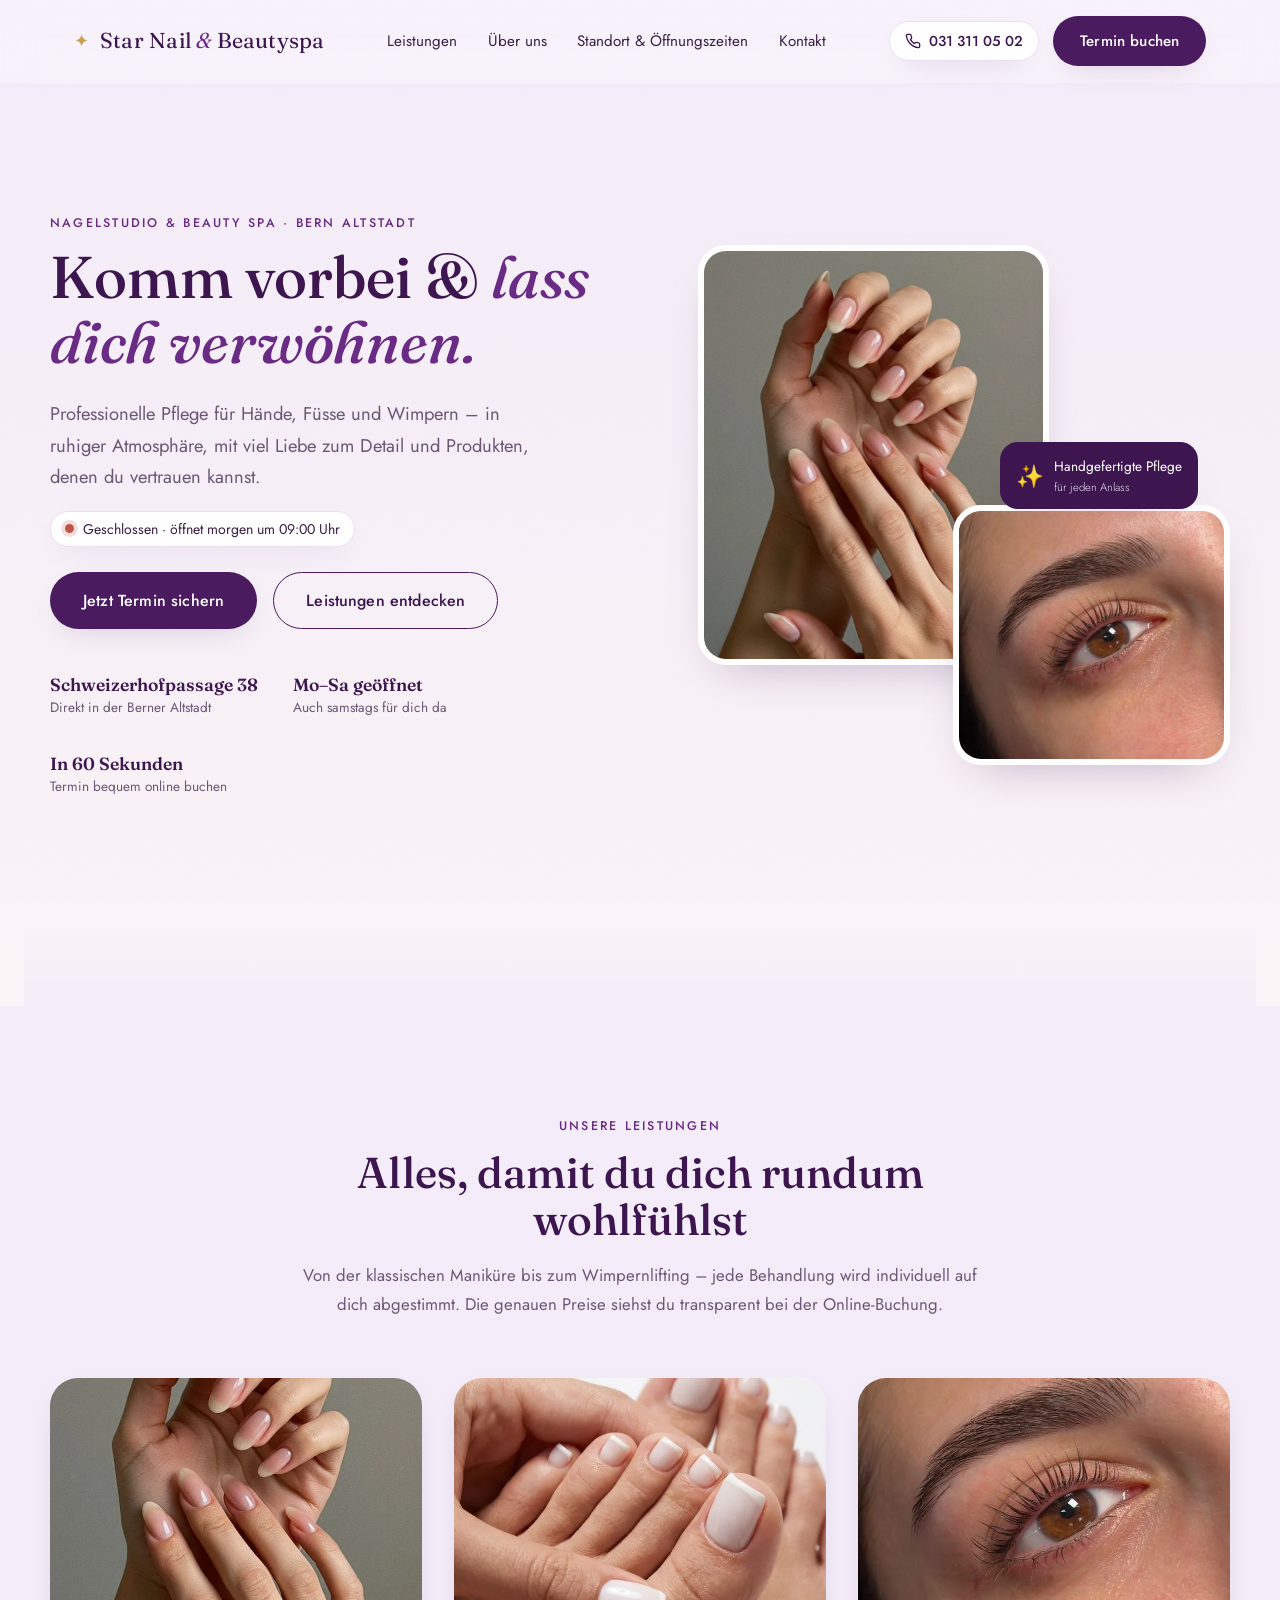
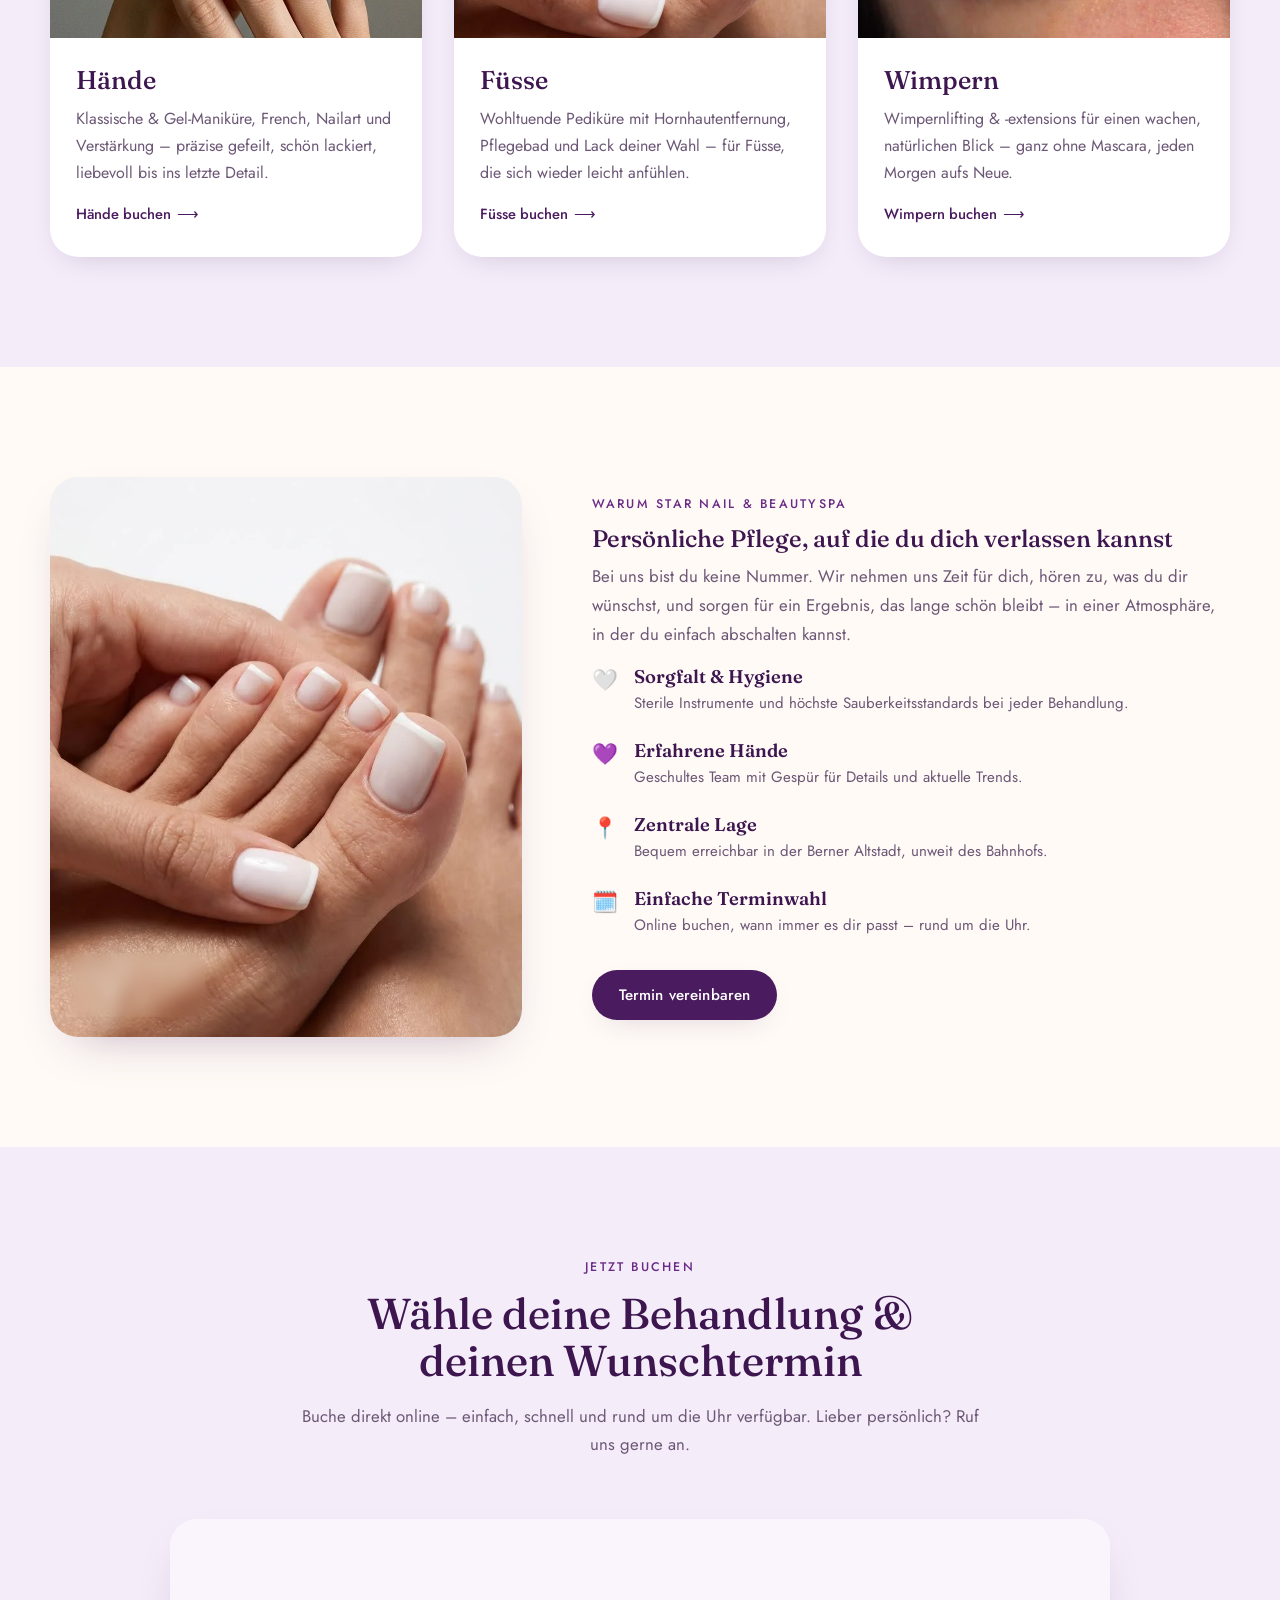
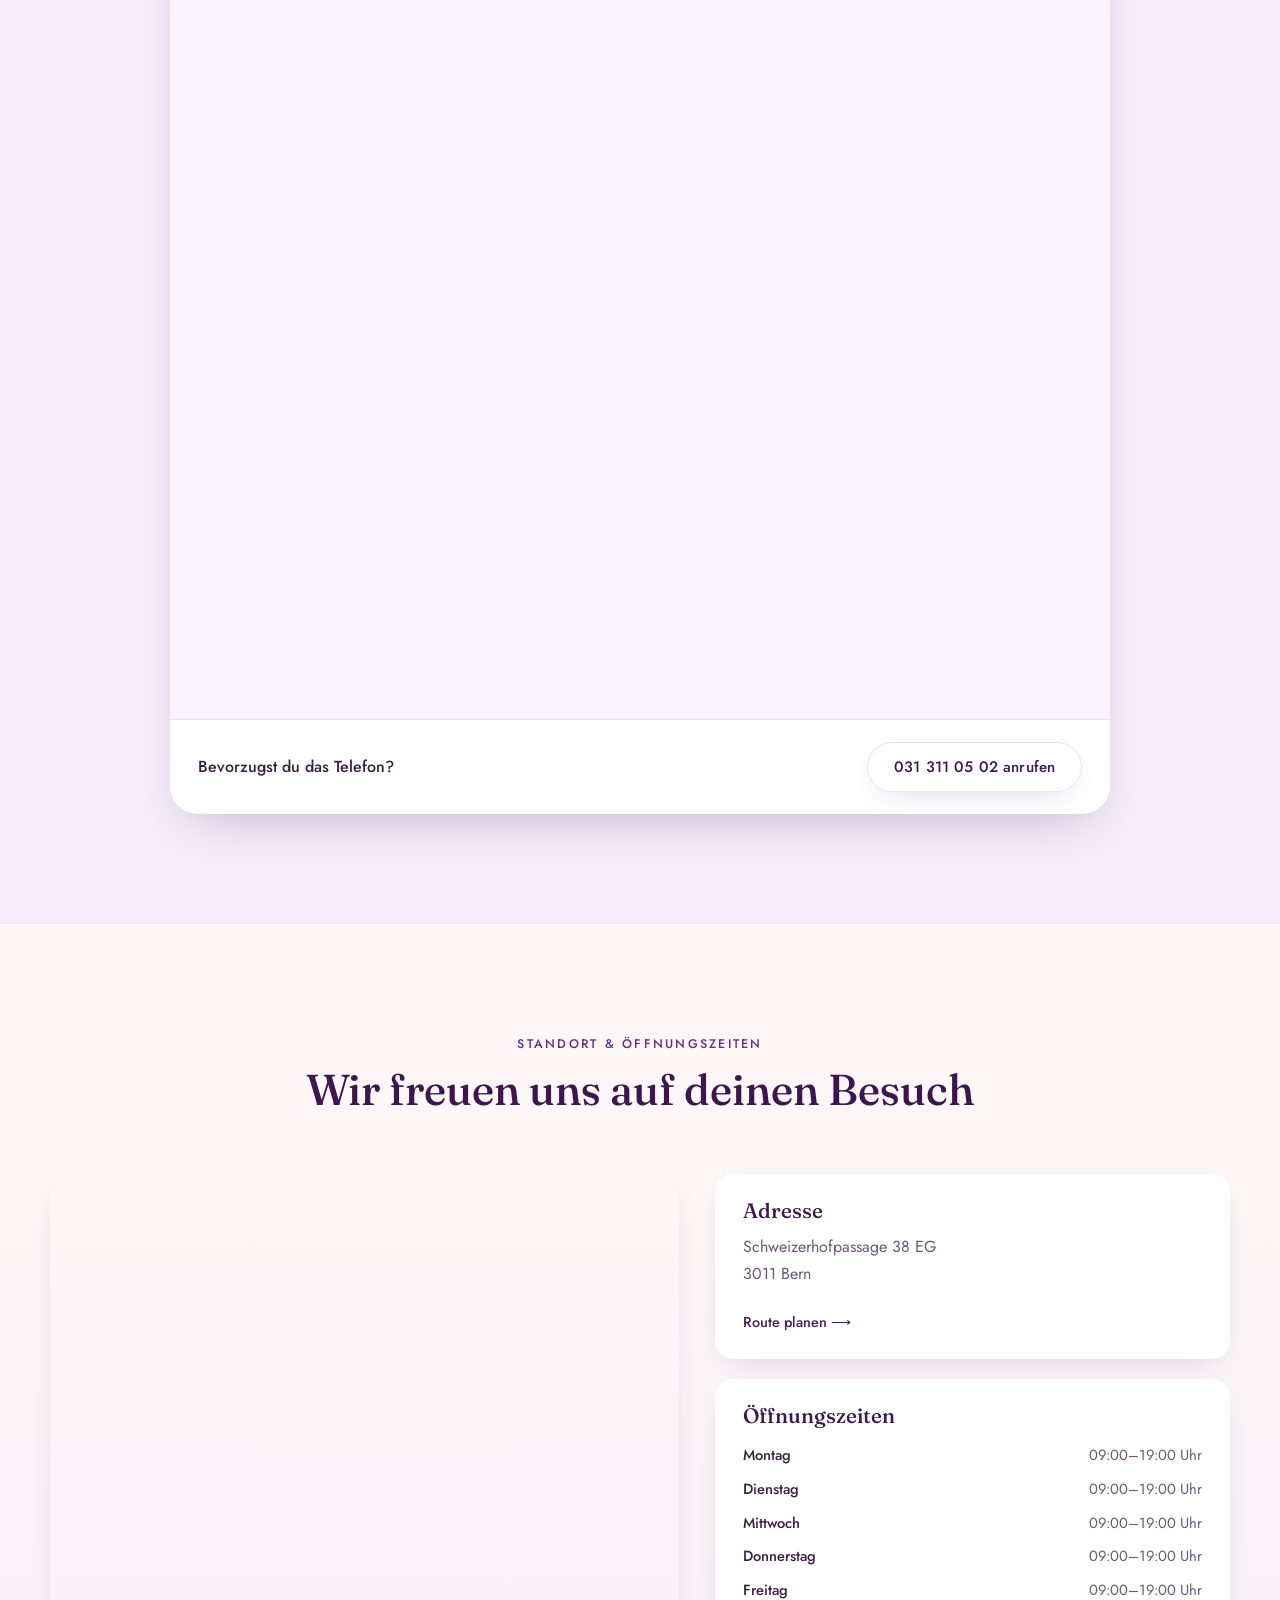
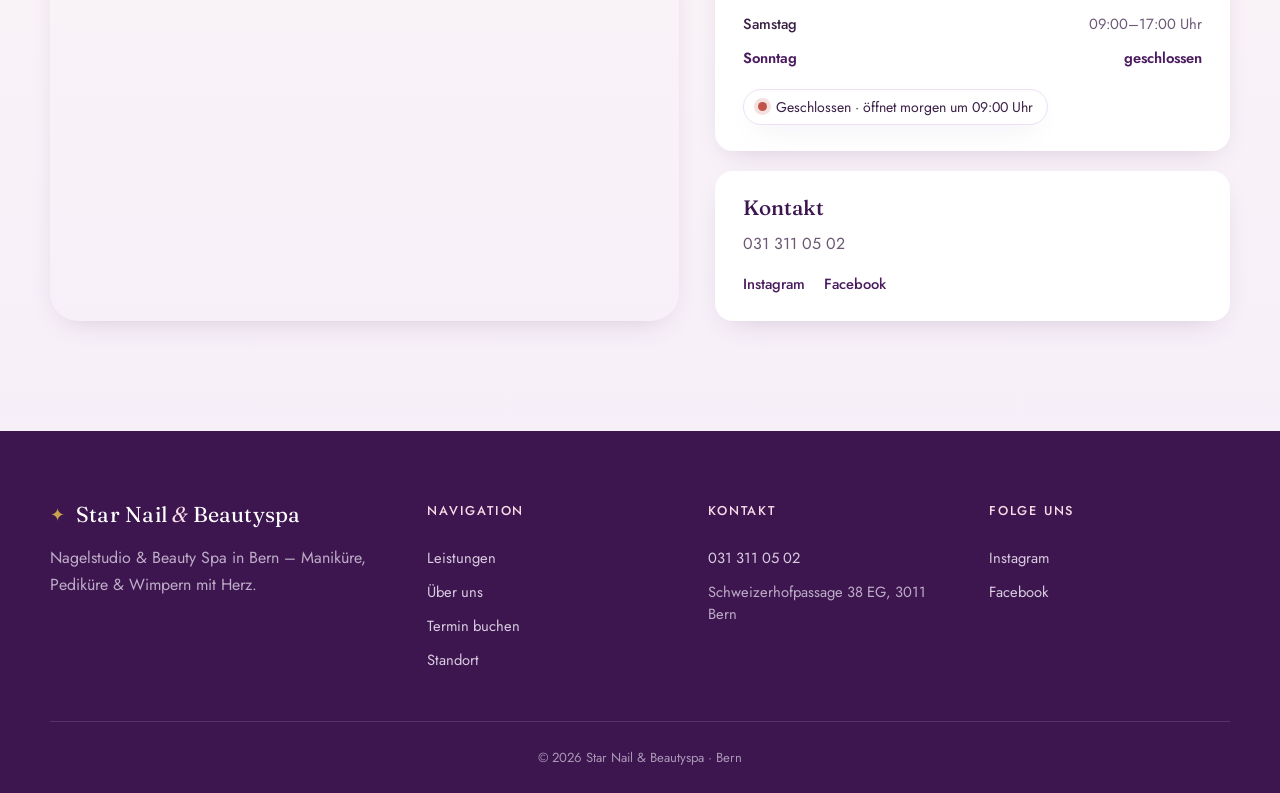
==== index.html @ 69d74cd8 "Initial pitch website for Star Nail & Beautyspa Warm, customer-focused redesign concept with integra" ====
<!DOCTYPE html>
<html lang="de-CH">
<head>
<meta charset="UTF-8">
<meta name="viewport" content="width=device-width, initial-scale=1.0">
<title>Star Nail &amp; Beautyspa Bern | Nagelstudio, Maniküre &amp; Wimpern</title>
<meta name="description" content="Nagelstudio &amp; Beauty Spa mitten in Bern. Maniküre, Pediküre, Nailart &amp; Wimpern – herzlich, hochwertig, persönlich. Jetzt bequem online Termin buchen.">
<link rel="icon" href="data:image/svg+xml,%3Csvg xmlns='http://www.w3.org/2000/svg' viewBox='0 0 100 100'%3E%3Ctext y='.9em' font-size='90'%3E%E2%9C%A8%3C/text%3E%3C/svg%3E">
<link rel="preconnect" href="https://fonts.googleapis.com">
<link rel="preconnect" href="https://fonts.gstatic.com" crossorigin>
<link href="https://fonts.googleapis.com/css2?family=Fraunces:ital,opsz,wght@0,9..144,400;0,9..144,500;0,9..144,600;1,9..144,400;1,9..144,500&family=Jost:wght@300;400;500;600&display=swap" rel="stylesheet">
<link rel="stylesheet" href="assets/css/styles.css">
</head>
<body>

<div class="noise-overlay" aria-hidden="true"></div>

<a class="skip-link" href="#main">Zum Inhalt springen</a>

<header class="site-header" id="siteHeader">
  <div class="header-inner">
    <a href="#home" class="logo">
      <span class="logo-mark">✦</span>
      <span class="logo-text">Star Nail <em>&amp;</em> Beautyspa</span>
    </a>

    <nav class="main-nav" id="mainNav">
      <a href="#leistungen">Leistungen</a>
      <a href="#ueber-uns">Über uns</a>
      <a href="#standort">Standort &amp; Öffnungszeiten</a>
      <a href="#buchen">Kontakt</a>
    </nav>

    <div class="header-actions">
      <a href="tel:+41313110502" class="phone-pill">
        <svg width="16" height="16" viewBox="0 0 24 24" fill="none" stroke="currentColor" stroke-width="2" stroke-linecap="round" stroke-linejoin="round"><path d="M22 16.92v3a2 2 0 0 1-2.18 2 19.79 19.79 0 0 1-8.63-3.07 19.5 19.5 0 0 1-6-6 19.79 19.79 0 0 1-3.07-8.67A2 2 0 0 1 4.11 2h3a2 2 0 0 1 2 1.72c.127.96.361 1.903.7 2.81a2 2 0 0 1-.45 2.11L8.09 9.91a16 16 0 0 0 6 6l1.27-1.27a2 2 0 0 1 2.11-.45c.907.339 1.85.573 2.81.7A2 2 0 0 1 22 16.92z"/></svg>
        031 311 05 02
      </a>
      <a href="#buchen" class="btn btn-primary">Termin buchen</a>
    </div>

    <button class="nav-toggle" id="navToggle" aria-label="Menü öffnen" aria-expanded="false">
      <span></span><span></span><span></span>
    </button>
  </div>
</header>

<main id="main">

  <!-- HERO -->
  <section class="hero" id="home">
    <div class="hero-inner">
      <div class="hero-copy reveal">
        <p class="eyebrow">Nagelstudio &amp; Beauty Spa · Bern Altstadt</p>
        <h1>Komm vorbei &amp; <em>lass dich verwöhnen.</em></h1>
        <p class="hero-lead">Professionelle Pflege für Hände, Füsse und Wimpern – in ruhiger Atmosphäre, mit viel Liebe zum Detail und Produkten, denen du vertrauen kannst.</p>

        <div class="status-badge" id="statusBadge">
          <span class="status-dot" id="statusDot"></span>
          <span id="statusText">Status wird geladen …</span>
        </div>

        <div class="hero-actions">
          <a href="#buchen" class="btn btn-primary btn-lg">Jetzt Termin sichern</a>
          <a href="#leistungen" class="btn btn-ghost btn-lg">Leistungen entdecken</a>
        </div>

        <div class="hero-trust">
          <div class="trust-item"><strong>Schweizerhofpassage 38</strong><span>Direkt in der Berner Altstadt</span></div>
          <div class="trust-item"><strong>Mo–Sa geöffnet</strong><span>Auch samstags für dich da</span></div>
          <div class="trust-item"><strong>In 60 Sekunden</strong><span>Termin bequem online buchen</span></div>
        </div>
      </div>

      <div class="hero-gallery reveal">
        <div class="gallery-frame frame-hands">
          <img src="assets/img/hands.jpg" alt="Gepflegte Hände mit natürlicher Maniküre" loading="eager">
        </div>
        <div class="gallery-frame frame-lashes">
          <img src="assets/img/lashes.jpg" alt="Auge mit gepflegten, gelifteten Wimpern" loading="eager">
        </div>
        <div class="floating-tag">
          <span class="floating-tag-icon">✨</span>
          <span>Handgefertigte Pflege<br><small>für jeden Anlass</small></span>
        </div>
      </div>
    </div>
    <div class="hero-wave" aria-hidden="true"></div>
  </section>

  <!-- LEISTUNGEN -->
  <section class="services" id="leistungen">
    <div class="section-head reveal">
      <p class="eyebrow center">Unsere Leistungen</p>
      <h2>Alles, damit du dich rundum wohlfühlst</h2>
      <p class="section-lead">Von der klassischen Maniküre bis zum Wimpernlifting – jede Behandlung wird individuell auf dich abgestimmt. Die genauen Preise siehst du transparent bei der Online-Buchung.</p>
    </div>

    <div class="service-grid">
      <article class="service-card reveal">
        <div class="service-img"><img src="assets/img/hands.jpg" alt="Maniküre und Nailart an gepflegten Händen" loading="lazy"></div>
        <div class="service-body">
          <h3>Hände</h3>
          <p>Klassische &amp; Gel-Maniküre, French, Nailart und Verstärkung – präzise gefeilt, schön lackiert, liebevoll bis ins letzte Detail.</p>
          <a href="#buchen" class="service-link">Hände buchen <span>⟶</span></a>
        </div>
      </article>

      <article class="service-card reveal">
        <div class="service-img"><img src="assets/img/feet.jpg" alt="Pediküre an gepflegten Füssen" loading="lazy"></div>
        <div class="service-body">
          <h3>Füsse</h3>
          <p>Wohltuende Pediküre mit Hornhautentfernung, Pflegebad und Lack deiner Wahl – für Füsse, die sich wieder leicht anfühlen.</p>
          <a href="#buchen" class="service-link">Füsse buchen <span>⟶</span></a>
        </div>
      </article>

      <article class="service-card reveal">
        <div class="service-img"><img src="assets/img/lashes.jpg" alt="Gepflegte Wimpern nach Lifting" loading="lazy"></div>
        <div class="service-body">
          <h3>Wimpern</h3>
          <p>Wimpernlifting &amp; -extensions für einen wachen, natürlichen Blick – ganz ohne Mascara, jeden Morgen aufs Neue.</p>
          <a href="#buchen" class="service-link">Wimpern buchen <span>⟶</span></a>
        </div>
      </article>
    </div>
  </section>

  <!-- ÜBER UNS -->
  <section class="about" id="ueber-uns">
    <div class="about-inner">
      <div class="about-img reveal">
        <img src="assets/img/feet.jpg" alt="Entspannte Pediküre-Behandlung im Studio">
        <div class="about-img-badge">Mitten in Bern<br><small>Schweizerhofpassage</small></div>
      </div>
      <div class="about-copy reveal">
        <p class="eyebrow">Warum Star Nail &amp; Beautyspa</p>
        <h2>Persönliche Pflege, auf die du dich verlassen kannst</h2>
        <p class="section-lead">Bei uns bist du keine Nummer. Wir nehmen uns Zeit für dich, hören zu, was du dir wünschst, und sorgen für ein Ergebnis, das lange schön bleibt – in einer Atmosphäre, in der du einfach abschalten kannst.</p>

        <ul class="feature-list">
          <li><span class="feature-icon">🤍</span><div><strong>Sorgfalt &amp; Hygiene</strong><p>Sterile Instrumente und höchste Sauberkeitsstandards bei jeder Behandlung.</p></div></li>
          <li><span class="feature-icon">💜</span><div><strong>Erfahrene Hände</strong><p>Geschultes Team mit Gespür für Details und aktuelle Trends.</p></div></li>
          <li><span class="feature-icon">📍</span><div><strong>Zentrale Lage</strong><p>Bequem erreichbar in der Berner Altstadt, unweit des Bahnhofs.</p></div></li>
          <li><span class="feature-icon">🗓️</span><div><strong>Einfache Terminwahl</strong><p>Online buchen, wann immer es dir passt – rund um die Uhr.</p></div></li>
        </ul>

        <a href="#buchen" class="btn btn-primary">Termin vereinbaren</a>
      </div>
    </div>
  </section>

  <!-- BUCHEN -->
  <section class="booking" id="buchen">
    <div class="section-head reveal">
      <p class="eyebrow center">Jetzt buchen</p>
      <h2>Wähle deine Behandlung &amp; deinen Wunschtermin</h2>
      <p class="section-lead">Buche direkt online – einfach, schnell und rund um die Uhr verfügbar. Lieber persönlich? Ruf uns gerne an.</p>
    </div>

    <div class="booking-panel reveal">
      <div class="booking-frame-wrap">
        <iframe
          src="https://app.acuityscheduling.com/schedule.php?owner=39758855&ref=embedded_website&bodyBackground=faf5fc&headerText=3d1650&schedulerBackground=faf5fc&schedulerText=3d1650&buttonAccent=6a2b86&buttonText=ffffff"
          title="Online-Terminbuchung Star Nail & Beautyspa"
          width="100%" height="800" frameborder="0"></iframe>
      </div>
      <div class="booking-alt">
        <p>Bevorzugst du das Telefon?</p>
        <a href="tel:+41313110502" class="btn btn-outline">031 311 05 02 anrufen</a>
      </div>
    </div>
  </section>

  <!-- STANDORT -->
  <section class="location" id="standort">
    <div class="section-head reveal">
      <p class="eyebrow center">Standort &amp; Öffnungszeiten</p>
      <h2>Wir freuen uns auf deinen Besuch</h2>
    </div>

    <div class="location-grid reveal">
      <div class="location-map">
        <iframe
          title="Star Nail & Beautyspa auf Google Maps"
          src="https://www.google.com/maps?q=Star+Nails+%26+Beauty+Spa,+Schweizerhofpassage+38,+3011+Bern&output=embed"
          width="100%" height="100%" style="border:0;" allowfullscreen loading="lazy" referrerpolicy="no-referrer-when-downgrade"></iframe>
      </div>

      <div class="location-details">
        <div class="detail-card">
          <h3>Adresse</h3>
          <p>Schweizerhofpassage 38 EG<br>3011 Bern</p>
          <a class="detail-link" href="https://www.google.com/maps/search/?api=1&query=Star+Nails+%26+Beauty+Spa+Schweizerhofpassage+38+3011+Bern" target="_blank" rel="noopener">Route planen ⟶</a>
        </div>

        <div class="detail-card">
          <h3>Öffnungszeiten</h3>
          <table class="hours-table" id="hoursTable">
            <tr data-day="1"><td>Montag</td><td>09:00–19:00 Uhr</td></tr>
            <tr data-day="2"><td>Dienstag</td><td>09:00–19:00 Uhr</td></tr>
            <tr data-day="3"><td>Mittwoch</td><td>09:00–19:00 Uhr</td></tr>
            <tr data-day="4"><td>Donnerstag</td><td>09:00–19:00 Uhr</td></tr>
            <tr data-day="5"><td>Freitag</td><td>09:00–19:00 Uhr</td></tr>
            <tr data-day="6"><td>Samstag</td><td>09:00–17:00 Uhr</td></tr>
            <tr data-day="0"><td>Sonntag</td><td>geschlossen</td></tr>
          </table>
          <div class="status-badge status-badge-inline" id="statusBadge2">
            <span class="status-dot" id="statusDot2"></span>
            <span id="statusText2">Status wird geladen …</span>
          </div>
        </div>

        <div class="detail-card">
          <h3>Kontakt</h3>
          <p><a href="tel:+41313110502">031 311 05 02</a></p>
          <div class="social-links">
            <a href="https://www.instagram.com/starnails_beautyspa/" target="_blank" rel="noopener" aria-label="Instagram">Instagram</a>
            <a href="https://www.facebook.com/p/Star-nails-Beauty-Spa-100063736953540/" target="_blank" rel="noopener" aria-label="Facebook">Facebook</a>
          </div>
        </div>
      </div>
    </div>
  </section>

</main>

<footer class="site-footer">
  <div class="footer-inner">
    <div class="footer-brand">
      <a href="#home" class="logo">
        <span class="logo-mark">✦</span>
        <span class="logo-text">Star Nail <em>&amp;</em> Beautyspa</span>
      </a>
      <p>Nagelstudio &amp; Beauty Spa in Bern – Maniküre, Pediküre &amp; Wimpern mit Herz.</p>
    </div>

    <div class="footer-col">
      <h4>Navigation</h4>
      <a href="#leistungen">Leistungen</a>
      <a href="#ueber-uns">Über uns</a>
      <a href="#buchen">Termin buchen</a>
      <a href="#standort">Standort</a>
    </div>

    <div class="footer-col">
      <h4>Kontakt</h4>
      <a href="tel:+41313110502">031 311 05 02</a>
      <span>Schweizerhofpassage 38 EG, 3011 Bern</span>
    </div>

    <div class="footer-col">
      <h4>Folge uns</h4>
      <a href="https://www.instagram.com/starnails_beautyspa/" target="_blank" rel="noopener">Instagram</a>
      <a href="https://www.facebook.com/p/Star-nails-Beauty-Spa-100063736953540/" target="_blank" rel="noopener">Facebook</a>
    </div>
  </div>
  <div class="footer-bottom">
    <span>© <span id="year"></span> Star Nail &amp; Beautyspa · Bern</span>
  </div>
</footer>

<script src="assets/js/script.js"></script>
</body>
</html>
---- assets/css/styles.css ----
/* ===== Tokens ===== */
:root{
  --purple-900:#33123f;
  --purple-800:#3d1650;
  --purple-700:#4a1b5f;
  --purple-600:#6a2b86;
  --purple-400:#9b6bb8;
  --lilac-50:#faf5fc;
  --lilac-100:#f4ecf9;
  --lilac-200:#ece0f5;
  --blush:#f6dbe6;
  --gold:#c9a24b;
  --cream:#fffaf6;
  --ink:#3a1f45;
  --ink-soft:#6c5876;
  --green:#3f8f5f;
  --red:#c1544a;

  --font-serif:'Fraunces', Georgia, serif;
  --font-sans:'Jost', 'Helvetica Neue', Arial, sans-serif;

  --radius-lg:28px;
  --radius-md:18px;
  --radius-sm:12px;
  --shadow-soft:0 20px 50px -25px rgba(61,22,80,.35);
  --shadow-card:0 10px 30px -15px rgba(61,22,80,.25);
  --container:1180px;
}

*,*::before,*::after{box-sizing:border-box;}
html{scroll-behavior:smooth;}
body{
  margin:0;
  font-family:var(--font-sans);
  color:var(--ink);
  background:linear-gradient(180deg,var(--lilac-100) 0%, var(--cream) 30%, var(--cream) 70%, var(--lilac-100) 100%);
  -webkit-font-smoothing:antialiased;
  overflow-x:hidden;
}
img{max-width:100%;display:block;}
a{color:inherit;text-decoration:none;}
h1,h2,h3{font-family:var(--font-serif);color:var(--purple-800);font-weight:500;margin:0 0 .4em;line-height:1.1;}
p{margin:0 0 1em;color:var(--ink-soft);line-height:1.7;}
em{font-style:italic;color:var(--purple-600);}
.skip-link{position:absolute;left:-999px;top:auto;background:var(--purple-800);color:#fff;padding:.8em 1.2em;border-radius:8px;z-index:999;}
.skip-link:focus{left:1em;top:1em;}

section{padding:110px 24px;position:relative;}
@media (max-width:768px){ section{padding:72px 20px;} }

.eyebrow{
  font-family:var(--font-sans);
  text-transform:uppercase;
  letter-spacing:.18em;
  font-size:.78rem;
  font-weight:500;
  color:var(--purple-600);
  margin-bottom:.9em;
}
.eyebrow.center{text-align:center;}

.noise-overlay{
  position:fixed;inset:0;pointer-events:none;z-index:9999;opacity:.035;mix-blend-mode:multiply;
  background-image:url("data:image/svg+xml,%3Csvg xmlns='http://www.w3.org/2000/svg' width='120' height='120'%3E%3Cfilter id='n'%3E%3CfeTurbulence type='fractalNoise' baseFrequency='0.85' numOctaves='2' stitchTiles='stitch'/%3E%3C/filter%3E%3Crect width='100%25' height='100%25' filter='url(%23n)'/%3E%3C/svg%3E");
}

/* ===== Buttons ===== */
.btn{
  display:inline-flex;align-items:center;justify-content:center;gap:.5em;
  padding:.85em 1.7em;border-radius:999px;font-family:var(--font-sans);
  font-size:.95rem;font-weight:500;letter-spacing:.01em;cursor:pointer;
  border:1px solid transparent;transition:transform .25s ease, box-shadow .25s ease, background .25s ease, color .25s ease;
  white-space:nowrap;
}
.btn-primary{background:var(--purple-700);color:#fff;box-shadow:var(--shadow-card);}
.btn-primary:hover{background:var(--purple-800);transform:translateY(-2px);box-shadow:var(--shadow-soft);}
.btn-ghost{background:transparent;color:var(--purple-800);border-color:var(--purple-700);}
.btn-ghost:hover{background:var(--purple-800);color:#fff;transform:translateY(-2px);}
.btn-outline{background:#fff;color:var(--purple-800);border-color:var(--lilac-200);box-shadow:var(--shadow-card);}
.btn-outline:hover{border-color:var(--purple-600);transform:translateY(-2px);}
.btn-lg{padding:1em 2em;font-size:1rem;}

/* ===== Header ===== */
.site-header{
  position:sticky;top:0;z-index:500;
  background:rgba(250,245,252,.75);
  backdrop-filter:blur(14px);
  border-bottom:1px solid transparent;
  transition:box-shadow .3s ease, border-color .3s ease, background .3s ease;
}
.site-header.scrolled{
  background:rgba(250,245,252,.92);
  border-color:var(--lilac-200);
  box-shadow:0 8px 30px -20px rgba(61,22,80,.4);
}
.header-inner{
  max-width:var(--container);margin:0 auto;padding:16px 24px;
  display:flex;align-items:center;justify-content:space-between;gap:24px;
}
.logo{display:flex;align-items:center;gap:.5em;font-family:var(--font-serif);font-size:1.35rem;color:var(--purple-800);letter-spacing:.01em;flex-shrink:0;}
.logo-mark{color:var(--gold);font-size:1.1rem;}
.logo-text em{font-style:italic;color:var(--purple-600);}

.main-nav{display:flex;gap:2em;font-size:.95rem;}
.main-nav a{position:relative;color:var(--ink);padding:.3em 0;transition:color .2s ease;}
.main-nav a:hover{color:var(--purple-700);}
.main-nav a::after{content:"";position:absolute;left:0;bottom:-2px;width:0;height:1px;background:var(--purple-600);transition:width .25s ease;}
.main-nav a:hover::after{width:100%;}

.header-actions{display:flex;align-items:center;gap:14px;}
.phone-pill{
  display:flex;align-items:center;gap:.5em;
  padding:.6em 1.1em;border-radius:999px;background:#fff;
  border:1px solid var(--lilac-200);color:var(--purple-800);font-size:.9rem;font-weight:500;
  box-shadow:var(--shadow-card);
}
.nav-toggle{display:none;flex-direction:column;gap:5px;background:none;border:none;cursor:pointer;padding:8px;}
.nav-toggle span{width:24px;height:2px;background:var(--purple-800);border-radius:2px;transition:transform .25s ease, opacity .25s ease;}

@media (max-width:900px){
  .main-nav{
    position:fixed;top:70px;left:0;right:0;background:var(--cream);
    flex-direction:column;padding:24px;gap:1.2em;
    box-shadow:0 20px 40px -20px rgba(0,0,0,.25);
    transform:translateY(-130%);opacity:0;transition:transform .3s ease, opacity .3s ease;
  }
  .main-nav.open{transform:translateY(0);opacity:1;}
  .phone-pill span{display:none;}
  .phone-pill{padding:.7em;}
  .nav-toggle{display:flex;}
  .header-actions .btn-primary{display:none;}
}
@media (max-width:520px){
  .phone-pill{display:none;}
}

/* ===== Hero ===== */
.hero{padding-top:70px;padding-bottom:0;overflow:hidden;}
.hero-inner{
  max-width:var(--container);margin:0 auto;padding:60px 0 120px;
  display:grid;grid-template-columns:1.05fr .95fr;gap:60px;align-items:center;
}
h1{font-size:clamp(2.6rem,4.6vw,4rem);}
.hero-lead{font-size:1.15rem;max-width:46ch;}

.status-badge{
  display:inline-flex;align-items:center;gap:.6em;
  background:#fff;border:1px solid var(--lilac-200);border-radius:999px;
  padding:.5em 1em;font-size:.88rem;color:var(--ink);margin-bottom:1.8em;box-shadow:var(--shadow-card);
}
.status-dot{width:9px;height:9px;border-radius:50%;background:var(--ink-soft);flex-shrink:0;}
.status-dot.open{background:var(--green);box-shadow:0 0 0 4px rgba(63,143,95,.18);}
.status-dot.closed{background:var(--red);box-shadow:0 0 0 4px rgba(193,84,74,.18);}

.hero-actions{display:flex;flex-wrap:wrap;gap:16px;margin-bottom:2.8em;}

.hero-trust{display:flex;gap:2.2em;flex-wrap:wrap;}
.trust-item{display:flex;flex-direction:column;gap:.2em;font-size:.85rem;}
.trust-item strong{color:var(--purple-800);font-family:var(--font-serif);font-size:1.1rem;font-weight:600;}
.trust-item span{color:var(--ink-soft);}

.hero-gallery{position:relative;height:520px;}
.gallery-frame{
  position:absolute;border-radius:var(--radius-lg);overflow:hidden;box-shadow:var(--shadow-soft);
  border:6px solid #fff;
}
.gallery-frame img{width:100%;height:100%;object-fit:cover;}
.frame-hands{width:66%;height:420px;top:0;left:0;z-index:2;}
.frame-lashes{width:52%;height:260px;bottom:0;right:0;z-index:3;}
.floating-tag{
  position:absolute;top:38%;right:6%;z-index:4;
  background:var(--purple-800);color:#fff;border-radius:var(--radius-md);
  padding:1em 1.2em;display:flex;align-items:center;gap:.7em;max-width:210px;
  box-shadow:var(--shadow-soft);font-size:.85rem;
}
.floating-tag-icon{font-size:1.4rem;}
.floating-tag small{color:var(--lilac-200);font-weight:300;}

.hero-wave{
  height:90px;
  background:linear-gradient(180deg, transparent, var(--lilac-100));
}

@media (max-width:980px){
  .hero-inner{grid-template-columns:1fr;padding-bottom:60px;}
  .hero-gallery{height:420px;max-width:480px;margin:0 auto;}
  .hero-trust{gap:1.6em;}
}
@media (max-width:520px){
  .hero-gallery{height:360px;}
  .floating-tag{right:0;max-width:170px;padding:.8em 1em;}
}

/* ===== Section heads ===== */
.section-head{max-width:680px;margin:0 auto 60px;text-align:center;}
.section-head h2{font-size:clamp(2rem,3.4vw,2.7rem);}
.section-lead{font-size:1.05rem;}

/* ===== Services ===== */
.services{background:var(--lilac-100);}
.service-grid{
  max-width:var(--container);margin:0 auto;
  display:grid;grid-template-columns:repeat(3,1fr);gap:32px;
}
.service-card{
  background:#fff;border-radius:var(--radius-lg);overflow:hidden;box-shadow:var(--shadow-card);
  transition:transform .3s ease, box-shadow .3s ease;
}
.service-card:hover{transform:translateY(-6px);box-shadow:var(--shadow-soft);}
.service-img{height:260px;overflow:hidden;}
.service-img img{width:100%;height:100%;object-fit:cover;transition:transform .5s ease;}
.service-card:hover .service-img img{transform:scale(1.06);}
.service-body{padding:28px 26px 32px;}
.service-body h3{font-size:1.6rem;}
.service-link{color:var(--purple-700);font-weight:500;font-size:.92rem;display:inline-flex;gap:.4em;}
.service-link span{transition:transform .2s ease;}
.service-link:hover span{transform:translateX(4px);}

@media (max-width:900px){
  .service-grid{grid-template-columns:1fr;max-width:440px;}
}

/* ===== About ===== */
.about-inner{
  max-width:var(--container);margin:0 auto;
  display:grid;grid-template-columns:.85fr 1.15fr;gap:70px;align-items:center;
}
.about-img{position:relative;border-radius:var(--radius-lg);overflow:hidden;box-shadow:var(--shadow-soft);}
.about-img img{width:100%;height:560px;object-fit:cover;}
.about-img-badge{
  position:absolute;left:20px;bottom:20px;background:rgba(255,255,255,.92);backdrop-filter:blur(6px);
  padding:.9em 1.2em;border-radius:var(--radius-sm);font-size:.85rem;color:var(--purple-800);font-weight:500;
  box-shadow:var(--shadow-card);
}
.about-img-badge small{color:var(--ink-soft);font-weight:400;}

.feature-list{list-style:none;margin:0 0 2em;padding:0;display:grid;gap:1.4em;}
.feature-list li{display:flex;gap:1em;align-items:flex-start;}
.feature-icon{font-size:1.3rem;flex-shrink:0;}
.feature-list strong{display:block;color:var(--purple-800);font-family:var(--font-serif);font-size:1.15rem;font-weight:600;}
.feature-list p{margin:.2em 0 0;font-size:.94rem;}

@media (max-width:900px){
  .about-inner{grid-template-columns:1fr;gap:40px;}
  .about-img img{height:360px;}
}

/* ===== Booking ===== */
.booking{background:var(--lilac-100);}
.booking-panel{
  max-width:940px;margin:0 auto;background:#fff;border-radius:var(--radius-lg);
  box-shadow:var(--shadow-soft);overflow:hidden;
}
.booking-frame-wrap{width:100%;background:var(--lilac-50);}
.booking-frame-wrap iframe{display:block;border:none;}
.booking-alt{
  padding:22px 28px;display:flex;align-items:center;justify-content:space-between;flex-wrap:wrap;gap:14px;
  border-top:1px solid var(--lilac-200);
}
.booking-alt p{margin:0;color:var(--ink);font-weight:500;}

@media (max-width:600px){
  .booking-frame-wrap iframe{height:680px;}
}

/* ===== Location ===== */
.location-grid{
  max-width:var(--container);margin:0 auto;
  display:grid;grid-template-columns:1.1fr .9fr;gap:36px;align-items:stretch;
}
.location-map{
  border-radius:var(--radius-lg);overflow:hidden;box-shadow:var(--shadow-card);min-height:440px;
}
.location-details{display:grid;gap:20px;align-content:start;}
.detail-card{
  background:#fff;border-radius:var(--radius-md);padding:26px 28px;box-shadow:var(--shadow-card);
}
.detail-card h3{font-size:1.3rem;margin-bottom:.5em;}
.detail-link{color:var(--purple-700);font-weight:500;font-size:.9rem;display:inline-block;margin-top:.6em;}
.hours-table{width:100%;border-collapse:collapse;font-size:.92rem;margin-top:.6em;}
.hours-table td{padding:.4em 0;color:var(--ink-soft);}
.hours-table td:first-child{color:var(--ink);font-weight:500;}
.hours-table td:last-child{text-align:right;}
.hours-table tr.today td{color:var(--purple-700);font-weight:600;}
.status-badge-inline{margin-top:1em;margin-bottom:0;}
.social-links{display:flex;gap:1.2em;margin-top:.6em;}
.social-links a{color:var(--purple-700);font-weight:500;font-size:.92rem;}
.social-links a:hover{text-decoration:underline;}

@media (max-width:900px){
  .location-grid{grid-template-columns:1fr;}
  .location-map{min-height:320px;}
}

/* ===== Footer ===== */
.site-footer{background:var(--purple-800);color:var(--lilac-100);padding:70px 24px 0;}
.footer-inner{
  max-width:var(--container);margin:0 auto;
  display:grid;grid-template-columns:1.4fr 1fr 1fr 1fr;gap:40px;padding-bottom:50px;
  border-bottom:1px solid rgba(255,255,255,.12);
}
.site-footer .logo{color:#fff;}
.site-footer .logo em{color:var(--blush);}
.footer-brand p{color:rgba(244,236,249,.7);margin-top:1em;max-width:32ch;}
.footer-col h4{font-family:var(--font-sans);font-size:.8rem;text-transform:uppercase;letter-spacing:.14em;color:var(--blush);margin:0 0 1.2em;font-weight:500;}
.footer-col{display:flex;flex-direction:column;gap:.8em;font-size:.92rem;}
.footer-col a{color:rgba(244,236,249,.85);transition:color .2s ease;}
.footer-col a:hover{color:#fff;}
.footer-col span{color:rgba(244,236,249,.7);}
.footer-bottom{max-width:var(--container);margin:0 auto;padding:26px 0;font-size:.82rem;color:rgba(244,236,249,.6);text-align:center;}

@media (max-width:800px){
  .footer-inner{grid-template-columns:1fr 1fr;}
}
@media (max-width:480px){
  .footer-inner{grid-template-columns:1fr;}
}

/* ===== Reveal animation ===== */
.reveal{opacity:0;transform:translateY(24px);transition:opacity .7s ease, transform .7s ease;}
.reveal.in-view{opacity:1;transform:translateY(0);}
@media (prefers-reduced-motion:reduce){
  .reveal{opacity:1;transform:none;transition:none;}
  html{scroll-behavior:auto;}
}

#leistungen, #ueber-uns, #buchen, #standort{scroll-margin-top:90px;}
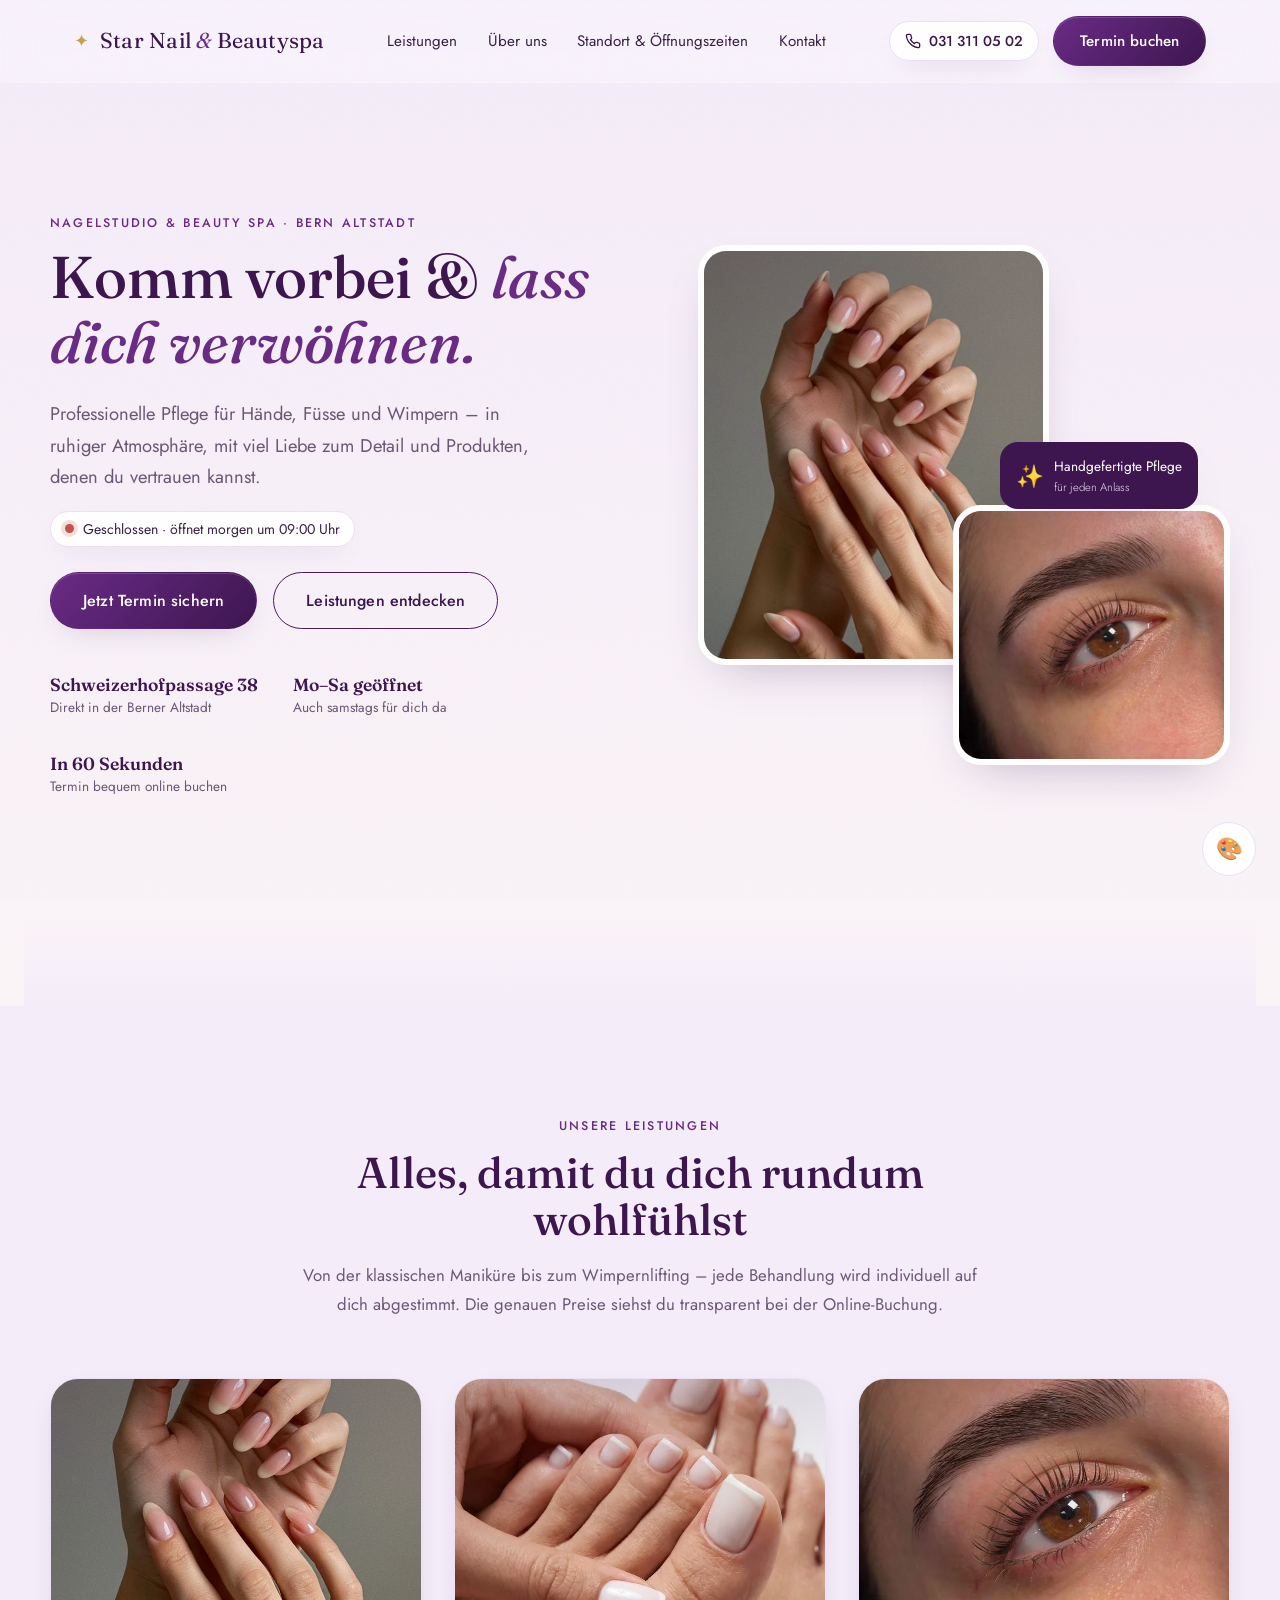
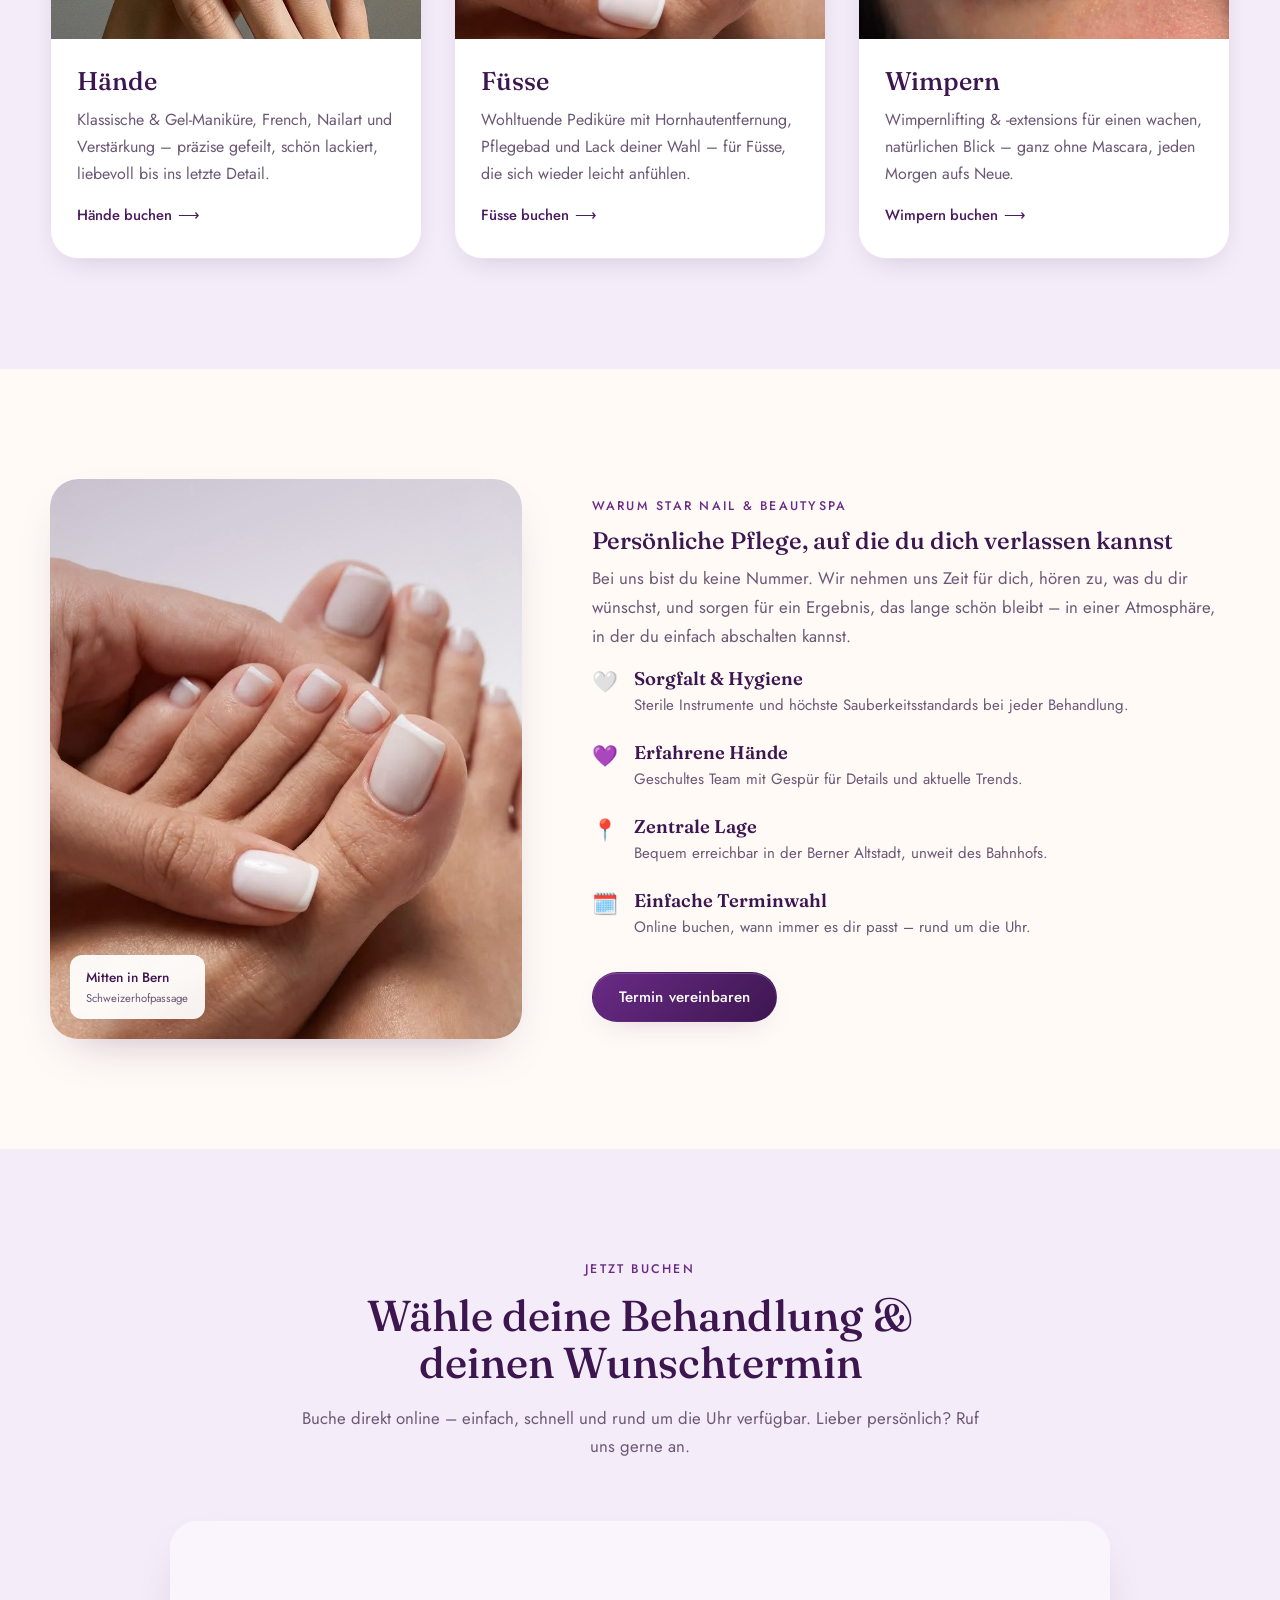
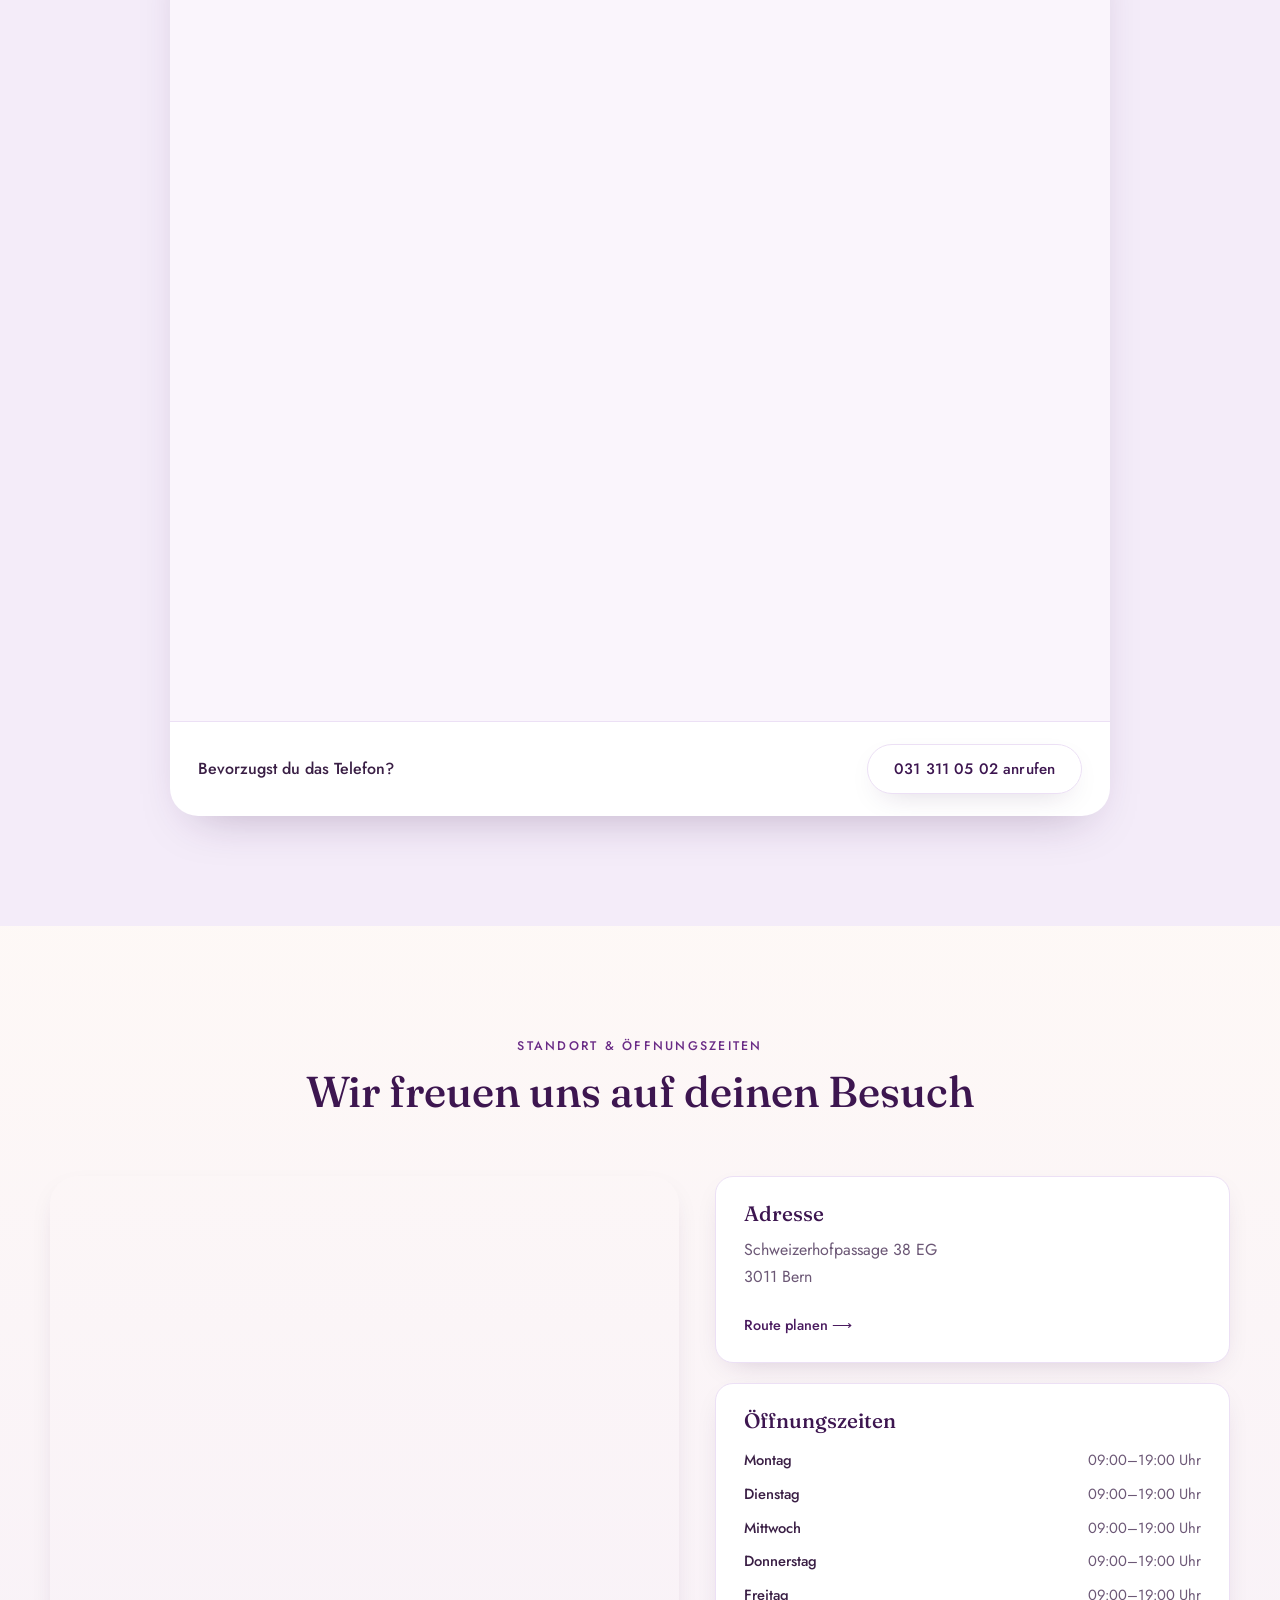
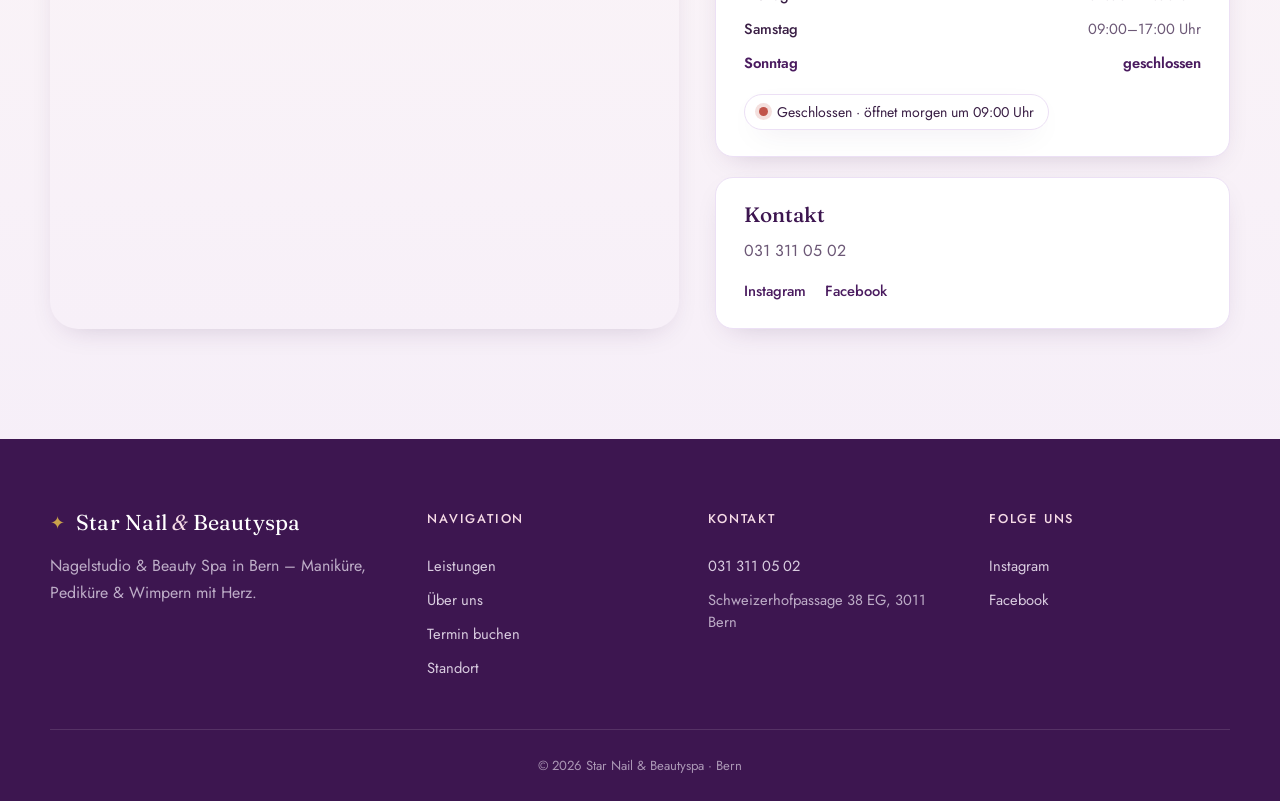
==== commit a6d9a20a: "Add live palette switcher and raise overall design polish - Renamed all color tokens to semantic nam" ====
--- a/index.html
+++ b/index.html
@@ -10,6 +10,14 @@
 <link rel="preconnect" href="https://fonts.gstatic.com" crossorigin>
 <link href="https://fonts.googleapis.com/css2?family=Fraunces:ital,opsz,wght@0,9..144,400;0,9..144,500;0,9..144,600;1,9..144,400;1,9..144,500&family=Jost:wght@300;400;500;600&display=swap" rel="stylesheet">
 <link rel="stylesheet" href="assets/css/styles.css">
+<script>
+  // Applies a saved palette choice before first paint, so reloading the
+  // page doesn't flash the default theme before switching to the saved one.
+  try {
+    var savedTheme = localStorage.getItem('starnail-theme');
+    if (savedTheme) document.documentElement.setAttribute('data-theme', savedTheme);
+  } catch (e) { /* storage unavailable, default theme just stays active */ }
+</script>
 </head>
 <body>
 
@@ -260,6 +268,30 @@
   </div>
 </footer>
 
+<div class="theme-switcher" id="themeSwitcher">
+  <div class="theme-switcher-panel" id="themePanel">
+    <p class="theme-switcher-title">Farbwelt</p>
+    <p class="theme-switcher-hint">Nur zur Ansicht in diesem Vorschlag – probier ruhig aus, welche dir am besten gefällt.</p>
+    <div class="theme-swatches">
+      <button class="theme-swatch" data-theme="" type="button">
+        <span class="theme-swatch-dot" style="background:#4a1b5f"></span>Aubergine
+      </button>
+      <button class="theme-swatch" data-theme="terracotta" type="button">
+        <span class="theme-swatch-dot" style="background:#a8502f"></span>Terrakotta
+      </button>
+      <button class="theme-swatch" data-theme="smaragd" type="button">
+        <span class="theme-swatch-dot" style="background:#17553d"></span>Smaragd
+      </button>
+      <button class="theme-swatch" data-theme="rose" type="button">
+        <span class="theme-swatch-dot" style="background:#7a4448"></span>Rosé
+      </button>
+    </div>
+  </div>
+  <button class="theme-switcher-toggle" id="themeToggle" type="button" aria-expanded="false" aria-controls="themePanel" aria-label="Farbschema wählen">
+    <span aria-hidden="true">🎨</span>
+  </button>
+</div>
+
 <script src="assets/js/script.js"></script>
 </body>
 </html>
--- a/assets/css/styles.css
+++ b/assets/css/styles.css
@@ -1,20 +1,45 @@
-/* ===== Tokens ===== */
+/* =====================================================================
+   Tokens — theme system
+
+   Every color a component uses is one of these semantic custom
+   properties, never a hardcoded hex/rgb value. That's what lets the
+   palette switcher (theme.js) swap the entire site's look by just
+   changing which [data-theme] block is active on <html> — no component
+   CSS below this point needs to know a theme system exists.
+
+   --accent-900/700/600  brand color, dark → light (headings/footer,
+                          buttons/links, eyebrows/em/hover accents)
+   --surface-50/100/200  background tints, light → less light
+   --surface-cream        warm off-white used between tinted sections
+   --accent-soft          pale brand tint (footer highlights)
+   --accent-gold          metallic accent (logo mark)
+   --ink / --ink-soft     body text, primary and secondary
+   --*-rgb                comma-separated r,g,b triplets for the same
+                          colors, so rgba()/opacity tricks stay themed
+                          (a CSS custom property can't be interpolated
+                          *inside* a hex value, only passed whole, so
+                          anywhere we need e.g. "accent-900 at 40%
+                          opacity" we need the triplet form instead)
+   ===================================================================== */
 :root{
-  --purple-900:#33123f;
-  --purple-800:#3d1650;
-  --purple-700:#4a1b5f;
-  --purple-600:#6a2b86;
-  --purple-400:#9b6bb8;
-  --lilac-50:#faf5fc;
-  --lilac-100:#f4ecf9;
-  --lilac-200:#ece0f5;
-  --blush:#f6dbe6;
-  --gold:#c9a24b;
-  --cream:#fffaf6;
+  --accent-900:#3d1650;
+  --accent-700:#4a1b5f;
+  --accent-600:#6a2b86;
+  --surface-50:#faf5fc;
+  --surface-100:#f4ecf9;
+  --surface-200:#ece0f5;
+  --surface-cream:#fffaf6;
+  --accent-soft:#f6dbe6;
+  --accent-gold:#c9a24b;
   --ink:#3a1f45;
   --ink-soft:#6c5876;
-  --green:#3f8f5f;
-  --red:#c1544a;
+
+  --accent-900-rgb:61,22,80;
+  --surface-50-rgb:250,245,252;
+  --surface-100-rgb:244,236,249;
+
+  --success:#3f8f5f;
+  --danger:#c1544a;
 
   --font-serif:'Fraunces', Georgia, serif;
   --font-sans:'Jost', 'Helvetica Neue', Arial, sans-serif;
@@ -22,9 +47,65 @@
   --radius-lg:28px;
   --radius-md:18px;
   --radius-sm:12px;
-  --shadow-soft:0 20px 50px -25px rgba(61,22,80,.35);
-  --shadow-card:0 10px 30px -15px rgba(61,22,80,.25);
+  --shadow-soft:0 20px 50px -25px rgba(var(--accent-900-rgb),.35);
+  --shadow-card:0 10px 30px -15px rgba(var(--accent-900-rgb),.25);
   --container:1180px;
+
+  color-scheme:light;
+}
+
+/* Warm terracotta & sand — boutique, earthy, sun-warmed */
+:root[data-theme="terracotta"]{
+  --accent-900:#7a3b26;
+  --accent-700:#a8502f;
+  --accent-600:#c06a3f;
+  --surface-50:#fdf8f3;
+  --surface-100:#f8ede1;
+  --surface-200:#f0ddc9;
+  --surface-cream:#fffbf5;
+  --accent-soft:#f3d9c4;
+  --accent-gold:#b8863f;
+  --ink:#3d2b22;
+  --ink-soft:#7a6656;
+  --accent-900-rgb:122,59,38;
+  --surface-50-rgb:253,248,243;
+  --surface-100-rgb:248,237,225;
+}
+
+/* Deep emerald & gold — jewel-toned, editorial, quietly luxe */
+:root[data-theme="smaragd"]{
+  --accent-900:#0f3d2e;
+  --accent-700:#17553d;
+  --accent-600:#23795a;
+  --surface-50:#f7faf7;
+  --surface-100:#eef4ee;
+  --surface-200:#dde8dd;
+  --surface-cream:#fbfaf3;
+  --accent-soft:#d9e9d3;
+  --accent-gold:#b6923f;
+  --ink:#1f2e26;
+  --ink-soft:#57685e;
+  --accent-900-rgb:15,61,46;
+  --surface-50-rgb:247,250,247;
+  --surface-100-rgb:238,244,238;
+}
+
+/* Blush & espresso — soft, warm, still feminine without leaning purple */
+:root[data-theme="rose"]{
+  --accent-900:#4a2c2e;
+  --accent-700:#7a4448;
+  --accent-600:#a1585c;
+  --surface-50:#fdf6f5;
+  --surface-100:#faebe8;
+  --surface-200:#f3d9d5;
+  --surface-cream:#fffaf8;
+  --accent-soft:#f0d3ce;
+  --accent-gold:#c39a6b;
+  --ink:#3d2426;
+  --ink-soft:#7d5f5f;
+  --accent-900-rgb:74,44,46;
+  --surface-50-rgb:253,246,245;
+  --surface-100-rgb:250,235,232;
 }
 
 *,*::before,*::after{box-sizing:border-box;}
@@ -33,16 +114,19 @@
   margin:0;
   font-family:var(--font-sans);
   color:var(--ink);
-  background:linear-gradient(180deg,var(--lilac-100) 0%, var(--cream) 30%, var(--cream) 70%, var(--lilac-100) 100%);
+  background:linear-gradient(180deg,var(--surface-100) 0%, var(--surface-cream) 30%, var(--surface-cream) 70%, var(--surface-100) 100%);
   -webkit-font-smoothing:antialiased;
   overflow-x:hidden;
 }
+/* Smooths the palette switcher's theme change; components with their own
+   transition (buttons, cards) already animate via more specific rules below. */
+body,section,h1,h2,h3,p,em{transition:color .4s ease, background .4s ease, background-color .4s ease, border-color .4s ease;}
 img{max-width:100%;display:block;}
 a{color:inherit;text-decoration:none;}
-h1,h2,h3{font-family:var(--font-serif);color:var(--purple-800);font-weight:500;margin:0 0 .4em;line-height:1.1;}
+h1,h2,h3{font-family:var(--font-serif);color:var(--accent-900);font-weight:500;margin:0 0 .4em;line-height:1.1;}
 p{margin:0 0 1em;color:var(--ink-soft);line-height:1.7;}
-em{font-style:italic;color:var(--purple-600);}
-.skip-link{position:absolute;left:-999px;top:auto;background:var(--purple-800);color:#fff;padding:.8em 1.2em;border-radius:8px;z-index:999;}
+em{font-style:italic;color:var(--accent-600);}
+.skip-link{position:absolute;left:-999px;top:auto;background:var(--accent-900);color:#fff;padding:.8em 1.2em;border-radius:8px;z-index:999;}
 .skip-link:focus{left:1em;top:1em;}
 
 section{padding:110px 24px;position:relative;}
@@ -54,7 +138,7 @@
   letter-spacing:.18em;
   font-size:.78rem;
   font-weight:500;
-  color:var(--purple-600);
+  color:var(--accent-600);
   margin-bottom:.9em;
 }
 .eyebrow.center{text-align:center;}
@@ -72,54 +156,57 @@
   border:1px solid transparent;transition:transform .25s ease, box-shadow .25s ease, background .25s ease, color .25s ease;
   white-space:nowrap;
 }
-.btn-primary{background:var(--purple-700);color:#fff;box-shadow:var(--shadow-card);}
-.btn-primary:hover{background:var(--purple-800);transform:translateY(-2px);box-shadow:var(--shadow-soft);}
-.btn-ghost{background:transparent;color:var(--purple-800);border-color:var(--purple-700);}
-.btn-ghost:hover{background:var(--purple-800);color:#fff;transform:translateY(-2px);}
-.btn-outline{background:#fff;color:var(--purple-800);border-color:var(--lilac-200);box-shadow:var(--shadow-card);}
-.btn-outline:hover{border-color:var(--purple-600);transform:translateY(-2px);}
+.btn-primary{
+  background:linear-gradient(135deg, var(--accent-600), var(--accent-900));
+  color:#fff;box-shadow:var(--shadow-card), inset 0 1px 0 rgba(255,255,255,.16);
+}
+.btn-primary:hover{background:linear-gradient(135deg, var(--accent-700), var(--accent-900));transform:translateY(-2px);box-shadow:var(--shadow-soft), inset 0 1px 0 rgba(255,255,255,.16);}
+.btn-ghost{background:transparent;color:var(--accent-900);border-color:var(--accent-700);}
+.btn-ghost:hover{background:var(--accent-900);color:#fff;transform:translateY(-2px);}
+.btn-outline{background:#fff;color:var(--accent-900);border-color:var(--surface-200);box-shadow:var(--shadow-card);}
+.btn-outline:hover{border-color:var(--accent-600);transform:translateY(-2px);}
 .btn-lg{padding:1em 2em;font-size:1rem;}
 
 /* ===== Header ===== */
 .site-header{
   position:sticky;top:0;z-index:500;
-  background:rgba(250,245,252,.75);
+  background:rgba(var(--surface-50-rgb),.75);
   backdrop-filter:blur(14px);
   border-bottom:1px solid transparent;
   transition:box-shadow .3s ease, border-color .3s ease, background .3s ease;
 }
 .site-header.scrolled{
-  background:rgba(250,245,252,.92);
-  border-color:var(--lilac-200);
-  box-shadow:0 8px 30px -20px rgba(61,22,80,.4);
+  background:rgba(var(--surface-50-rgb),.92);
+  border-color:var(--surface-200);
+  box-shadow:0 8px 30px -20px rgba(var(--accent-900-rgb),.4);
 }
 .header-inner{
   max-width:var(--container);margin:0 auto;padding:16px 24px;
   display:flex;align-items:center;justify-content:space-between;gap:24px;
 }
-.logo{display:flex;align-items:center;gap:.5em;font-family:var(--font-serif);font-size:1.35rem;color:var(--purple-800);letter-spacing:.01em;flex-shrink:0;}
-.logo-mark{color:var(--gold);font-size:1.1rem;}
-.logo-text em{font-style:italic;color:var(--purple-600);}
+.logo{display:flex;align-items:center;gap:.5em;font-family:var(--font-serif);font-size:1.35rem;color:var(--accent-900);letter-spacing:.01em;flex-shrink:0;}
+.logo-mark{color:var(--accent-gold);font-size:1.1rem;}
+.logo-text em{font-style:italic;color:var(--accent-600);}
 
 .main-nav{display:flex;gap:2em;font-size:.95rem;}
 .main-nav a{position:relative;color:var(--ink);padding:.3em 0;transition:color .2s ease;}
-.main-nav a:hover{color:var(--purple-700);}
-.main-nav a::after{content:"";position:absolute;left:0;bottom:-2px;width:0;height:1px;background:var(--purple-600);transition:width .25s ease;}
+.main-nav a:hover{color:var(--accent-700);}
+.main-nav a::after{content:"";position:absolute;left:0;bottom:-2px;width:0;height:1px;background:var(--accent-600);transition:width .25s ease;}
 .main-nav a:hover::after{width:100%;}
 
 .header-actions{display:flex;align-items:center;gap:14px;}
 .phone-pill{
   display:flex;align-items:center;gap:.5em;
   padding:.6em 1.1em;border-radius:999px;background:#fff;
-  border:1px solid var(--lilac-200);color:var(--purple-800);font-size:.9rem;font-weight:500;
+  border:1px solid var(--surface-200);color:var(--accent-900);font-size:.9rem;font-weight:500;
   box-shadow:var(--shadow-card);
 }
 .nav-toggle{display:none;flex-direction:column;gap:5px;background:none;border:none;cursor:pointer;padding:8px;}
-.nav-toggle span{width:24px;height:2px;background:var(--purple-800);border-radius:2px;transition:transform .25s ease, opacity .25s ease;}
+.nav-toggle span{width:24px;height:2px;background:var(--accent-900);border-radius:2px;transition:transform .25s ease, opacity .25s ease;}
 
 @media (max-width:900px){
   .main-nav{
-    position:fixed;top:70px;left:0;right:0;background:var(--cream);
+    position:fixed;top:70px;left:0;right:0;background:var(--surface-cream);
     flex-direction:column;padding:24px;gap:1.2em;
     box-shadow:0 20px 40px -20px rgba(0,0,0,.25);
     transform:translateY(-130%);opacity:0;transition:transform .3s ease, opacity .3s ease;
@@ -145,18 +232,18 @@
 
 .status-badge{
   display:inline-flex;align-items:center;gap:.6em;
-  background:#fff;border:1px solid var(--lilac-200);border-radius:999px;
+  background:#fff;border:1px solid var(--surface-200);border-radius:999px;
   padding:.5em 1em;font-size:.88rem;color:var(--ink);margin-bottom:1.8em;box-shadow:var(--shadow-card);
 }
 .status-dot{width:9px;height:9px;border-radius:50%;background:var(--ink-soft);flex-shrink:0;}
-.status-dot.open{background:var(--green);box-shadow:0 0 0 4px rgba(63,143,95,.18);}
-.status-dot.closed{background:var(--red);box-shadow:0 0 0 4px rgba(193,84,74,.18);}
+.status-dot.open{background:var(--success);box-shadow:0 0 0 4px rgba(63,143,95,.18);}
+.status-dot.closed{background:var(--danger);box-shadow:0 0 0 4px rgba(193,84,74,.18);}
 
 .hero-actions{display:flex;flex-wrap:wrap;gap:16px;margin-bottom:2.8em;}
 
 .hero-trust{display:flex;gap:2.2em;flex-wrap:wrap;}
 .trust-item{display:flex;flex-direction:column;gap:.2em;font-size:.85rem;}
-.trust-item strong{color:var(--purple-800);font-family:var(--font-serif);font-size:1.1rem;font-weight:600;}
+.trust-item strong{color:var(--accent-900);font-family:var(--font-serif);font-size:1.1rem;font-weight:600;}
 .trust-item span{color:var(--ink-soft);}
 
 .hero-gallery{position:relative;height:520px;}
@@ -165,20 +252,28 @@
   border:6px solid #fff;
 }
 .gallery-frame img{width:100%;height:100%;object-fit:cover;}
+/* A whisper of the active brand color over every photo ties the imagery to
+   the palette instead of leaving it looking like generic stock — this is
+   what most reads as "designed as one system" rather than "template". */
+.gallery-frame::after,.service-img::after,.about-img::after{
+  content:"";position:absolute;inset:0;pointer-events:none;
+  background:linear-gradient(160deg, rgba(var(--accent-900-rgb),.22), rgba(var(--accent-900-rgb),0) 60%);
+  mix-blend-mode:multiply;transition:background .4s ease;
+}
 .frame-hands{width:66%;height:420px;top:0;left:0;z-index:2;}
 .frame-lashes{width:52%;height:260px;bottom:0;right:0;z-index:3;}
 .floating-tag{
   position:absolute;top:38%;right:6%;z-index:4;
-  background:var(--purple-800);color:#fff;border-radius:var(--radius-md);
+  background:var(--accent-900);color:#fff;border-radius:var(--radius-md);
   padding:1em 1.2em;display:flex;align-items:center;gap:.7em;max-width:210px;
   box-shadow:var(--shadow-soft);font-size:.85rem;
 }
 .floating-tag-icon{font-size:1.4rem;}
-.floating-tag small{color:var(--lilac-200);font-weight:300;}
+.floating-tag small{color:var(--surface-200);font-weight:300;}
 
 .hero-wave{
   height:90px;
-  background:linear-gradient(180deg, transparent, var(--lilac-100));
+  background:linear-gradient(180deg, transparent, var(--surface-100));
 }
 
 @media (max-width:980px){
@@ -197,22 +292,23 @@
 .section-lead{font-size:1.05rem;}
 
 /* ===== Services ===== */
-.services{background:var(--lilac-100);}
+.services{background:var(--surface-100);}
 .service-grid{
   max-width:var(--container);margin:0 auto;
   display:grid;grid-template-columns:repeat(3,1fr);gap:32px;
 }
 .service-card{
   background:#fff;border-radius:var(--radius-lg);overflow:hidden;box-shadow:var(--shadow-card);
-  transition:transform .3s ease, box-shadow .3s ease;
+  border:1px solid var(--surface-200);
+  transition:transform .3s ease, box-shadow .3s ease, border-color .4s ease;
 }
 .service-card:hover{transform:translateY(-6px);box-shadow:var(--shadow-soft);}
-.service-img{height:260px;overflow:hidden;}
+.service-img{height:260px;overflow:hidden;position:relative;}
 .service-img img{width:100%;height:100%;object-fit:cover;transition:transform .5s ease;}
 .service-card:hover .service-img img{transform:scale(1.06);}
 .service-body{padding:28px 26px 32px;}
 .service-body h3{font-size:1.6rem;}
-.service-link{color:var(--purple-700);font-weight:500;font-size:.92rem;display:inline-flex;gap:.4em;}
+.service-link{color:var(--accent-700);font-weight:500;font-size:.92rem;display:inline-flex;gap:.4em;}
 .service-link span{transition:transform .2s ease;}
 .service-link:hover span{transform:translateX(4px);}
 
@@ -229,7 +325,7 @@
 .about-img img{width:100%;height:560px;object-fit:cover;}
 .about-img-badge{
   position:absolute;left:20px;bottom:20px;background:rgba(255,255,255,.92);backdrop-filter:blur(6px);
-  padding:.9em 1.2em;border-radius:var(--radius-sm);font-size:.85rem;color:var(--purple-800);font-weight:500;
+  padding:.9em 1.2em;border-radius:var(--radius-sm);font-size:.85rem;color:var(--accent-900);font-weight:500;
   box-shadow:var(--shadow-card);
 }
 .about-img-badge small{color:var(--ink-soft);font-weight:400;}
@@ -237,7 +333,7 @@
 .feature-list{list-style:none;margin:0 0 2em;padding:0;display:grid;gap:1.4em;}
 .feature-list li{display:flex;gap:1em;align-items:flex-start;}
 .feature-icon{font-size:1.3rem;flex-shrink:0;}
-.feature-list strong{display:block;color:var(--purple-800);font-family:var(--font-serif);font-size:1.15rem;font-weight:600;}
+.feature-list strong{display:block;color:var(--accent-900);font-family:var(--font-serif);font-size:1.15rem;font-weight:600;}
 .feature-list p{margin:.2em 0 0;font-size:.94rem;}
 
 @media (max-width:900px){
@@ -246,16 +342,16 @@
 }
 
 /* ===== Booking ===== */
-.booking{background:var(--lilac-100);}
+.booking{background:var(--surface-100);}
 .booking-panel{
   max-width:940px;margin:0 auto;background:#fff;border-radius:var(--radius-lg);
   box-shadow:var(--shadow-soft);overflow:hidden;
 }
-.booking-frame-wrap{width:100%;background:var(--lilac-50);}
+.booking-frame-wrap{width:100%;background:var(--surface-50);}
 .booking-frame-wrap iframe{display:block;border:none;}
 .booking-alt{
   padding:22px 28px;display:flex;align-items:center;justify-content:space-between;flex-wrap:wrap;gap:14px;
-  border-top:1px solid var(--lilac-200);
+  border-top:1px solid var(--surface-200);
 }
 .booking-alt p{margin:0;color:var(--ink);font-weight:500;}
 
@@ -274,17 +370,18 @@
 .location-details{display:grid;gap:20px;align-content:start;}
 .detail-card{
   background:#fff;border-radius:var(--radius-md);padding:26px 28px;box-shadow:var(--shadow-card);
+  border:1px solid var(--surface-200);transition:border-color .4s ease;
 }
 .detail-card h3{font-size:1.3rem;margin-bottom:.5em;}
-.detail-link{color:var(--purple-700);font-weight:500;font-size:.9rem;display:inline-block;margin-top:.6em;}
+.detail-link{color:var(--accent-700);font-weight:500;font-size:.9rem;display:inline-block;margin-top:.6em;}
 .hours-table{width:100%;border-collapse:collapse;font-size:.92rem;margin-top:.6em;}
 .hours-table td{padding:.4em 0;color:var(--ink-soft);}
 .hours-table td:first-child{color:var(--ink);font-weight:500;}
 .hours-table td:last-child{text-align:right;}
-.hours-table tr.today td{color:var(--purple-700);font-weight:600;}
+.hours-table tr.today td{color:var(--accent-700);font-weight:600;}
 .status-badge-inline{margin-top:1em;margin-bottom:0;}
 .social-links{display:flex;gap:1.2em;margin-top:.6em;}
-.social-links a{color:var(--purple-700);font-weight:500;font-size:.92rem;}
+.social-links a{color:var(--accent-700);font-weight:500;font-size:.92rem;}
 .social-links a:hover{text-decoration:underline;}
 
 @media (max-width:900px){
@@ -293,21 +390,21 @@
 }
 
 /* ===== Footer ===== */
-.site-footer{background:var(--purple-800);color:var(--lilac-100);padding:70px 24px 0;}
+.site-footer{background:var(--accent-900);color:var(--surface-100);padding:70px 24px 0;transition:background-color .4s ease;}
 .footer-inner{
   max-width:var(--container);margin:0 auto;
   display:grid;grid-template-columns:1.4fr 1fr 1fr 1fr;gap:40px;padding-bottom:50px;
   border-bottom:1px solid rgba(255,255,255,.12);
 }
 .site-footer .logo{color:#fff;}
-.site-footer .logo em{color:var(--blush);}
-.footer-brand p{color:rgba(244,236,249,.7);margin-top:1em;max-width:32ch;}
-.footer-col h4{font-family:var(--font-sans);font-size:.8rem;text-transform:uppercase;letter-spacing:.14em;color:var(--blush);margin:0 0 1.2em;font-weight:500;}
+.site-footer .logo em{color:var(--accent-soft);}
+.footer-brand p{color:rgba(var(--surface-100-rgb),.7);margin-top:1em;max-width:32ch;}
+.footer-col h4{font-family:var(--font-sans);font-size:.8rem;text-transform:uppercase;letter-spacing:.14em;color:var(--accent-soft);margin:0 0 1.2em;font-weight:500;}
 .footer-col{display:flex;flex-direction:column;gap:.8em;font-size:.92rem;}
-.footer-col a{color:rgba(244,236,249,.85);transition:color .2s ease;}
+.footer-col a{color:rgba(var(--surface-100-rgb),.85);transition:color .2s ease;}
 .footer-col a:hover{color:#fff;}
-.footer-col span{color:rgba(244,236,249,.7);}
-.footer-bottom{max-width:var(--container);margin:0 auto;padding:26px 0;font-size:.82rem;color:rgba(244,236,249,.6);text-align:center;}
+.footer-col span{color:rgba(var(--surface-100-rgb),.7);}
+.footer-bottom{max-width:var(--container);margin:0 auto;padding:26px 0;font-size:.82rem;color:rgba(var(--surface-100-rgb),.6);text-align:center;}
 
 @media (max-width:800px){
   .footer-inner{grid-template-columns:1fr 1fr;}
@@ -325,3 +422,41 @@
 }
 
 #leistungen, #ueber-uns, #buchen, #standort{scroll-margin-top:90px;}
+
+/* ===== Theme switcher (palette picker) ===== */
+.theme-switcher{
+  position:fixed;right:24px;bottom:24px;z-index:600;
+  display:flex;flex-direction:column;align-items:flex-end;gap:12px;
+}
+.theme-switcher-toggle{
+  width:54px;height:54px;border-radius:50%;border:1px solid var(--surface-200);
+  background:#fff;box-shadow:var(--shadow-soft);cursor:pointer;padding:0;
+  display:flex;align-items:center;justify-content:center;font-size:1.35rem;
+  transition:transform .25s ease, box-shadow .25s ease;
+}
+.theme-switcher-toggle:hover{transform:translateY(-2px) scale(1.06);}
+.theme-switcher-panel{
+  background:#fff;border-radius:var(--radius-md);box-shadow:var(--shadow-soft);
+  border:1px solid var(--surface-200);padding:16px;width:210px;
+  opacity:0;transform:translateY(8px) scale(.96);pointer-events:none;
+  transition:opacity .2s ease, transform .2s ease;transform-origin:bottom right;
+}
+.theme-switcher.open .theme-switcher-panel{opacity:1;transform:translateY(0) scale(1);pointer-events:auto;}
+.theme-switcher-title{
+  font-family:var(--font-sans);font-size:.72rem;text-transform:uppercase;letter-spacing:.12em;
+  color:var(--ink-soft);margin:0 0 .3em;font-weight:500;
+}
+.theme-switcher-hint{font-size:.8rem;color:var(--ink-soft);margin:0 0 .9em;}
+.theme-swatches{display:grid;gap:5px;}
+.theme-swatch{
+  display:flex;align-items:center;gap:.7em;padding:.55em .6em;border-radius:10px;border:1px solid transparent;
+  background:none;cursor:pointer;font-family:var(--font-sans);font-size:.88rem;color:var(--ink);text-align:left;
+  transition:background .2s ease;width:100%;
+}
+.theme-swatch:hover{background:var(--surface-100);}
+.theme-swatch.active{border-color:var(--surface-200);background:var(--surface-100);font-weight:600;}
+.theme-swatch-dot{width:18px;height:18px;border-radius:50%;flex-shrink:0;box-shadow:inset 0 0 0 1px rgba(0,0,0,.1);}
+
+@media (max-width:520px){
+  .theme-switcher{right:16px;bottom:16px;}
+}
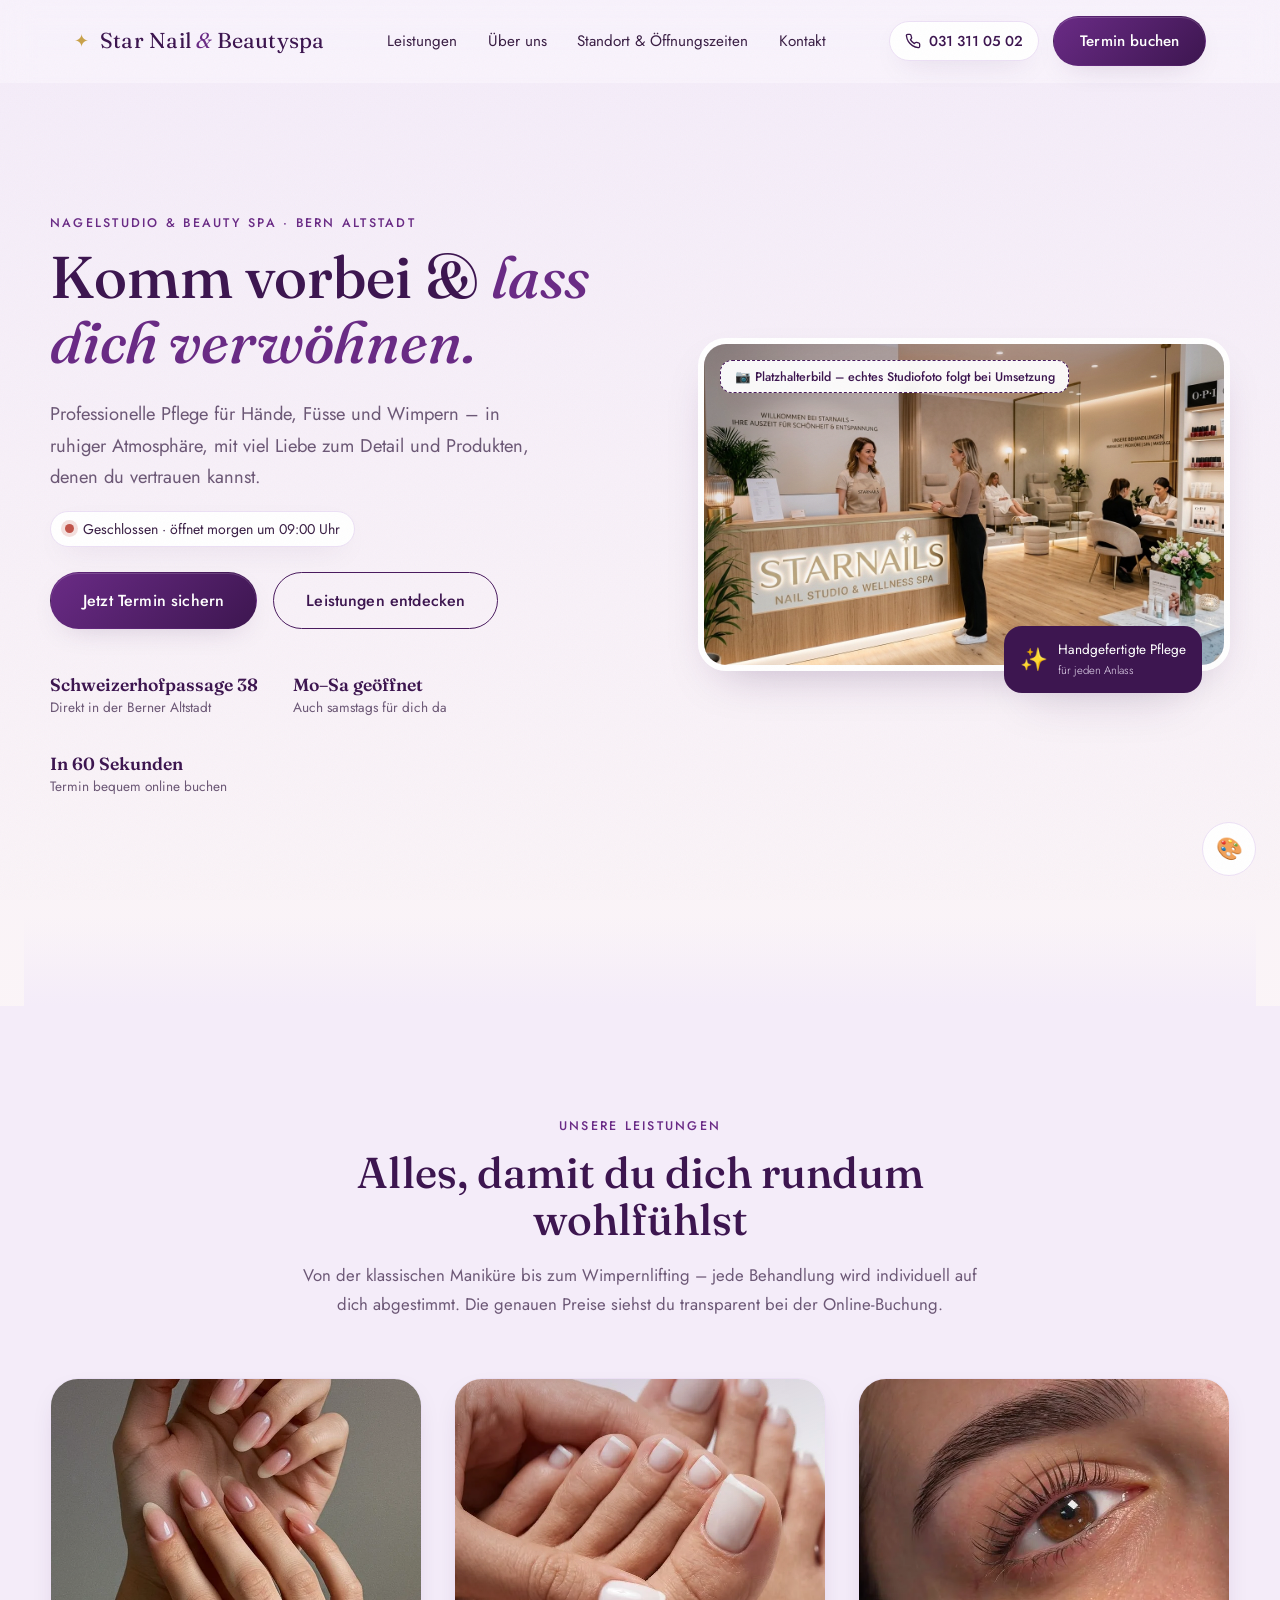
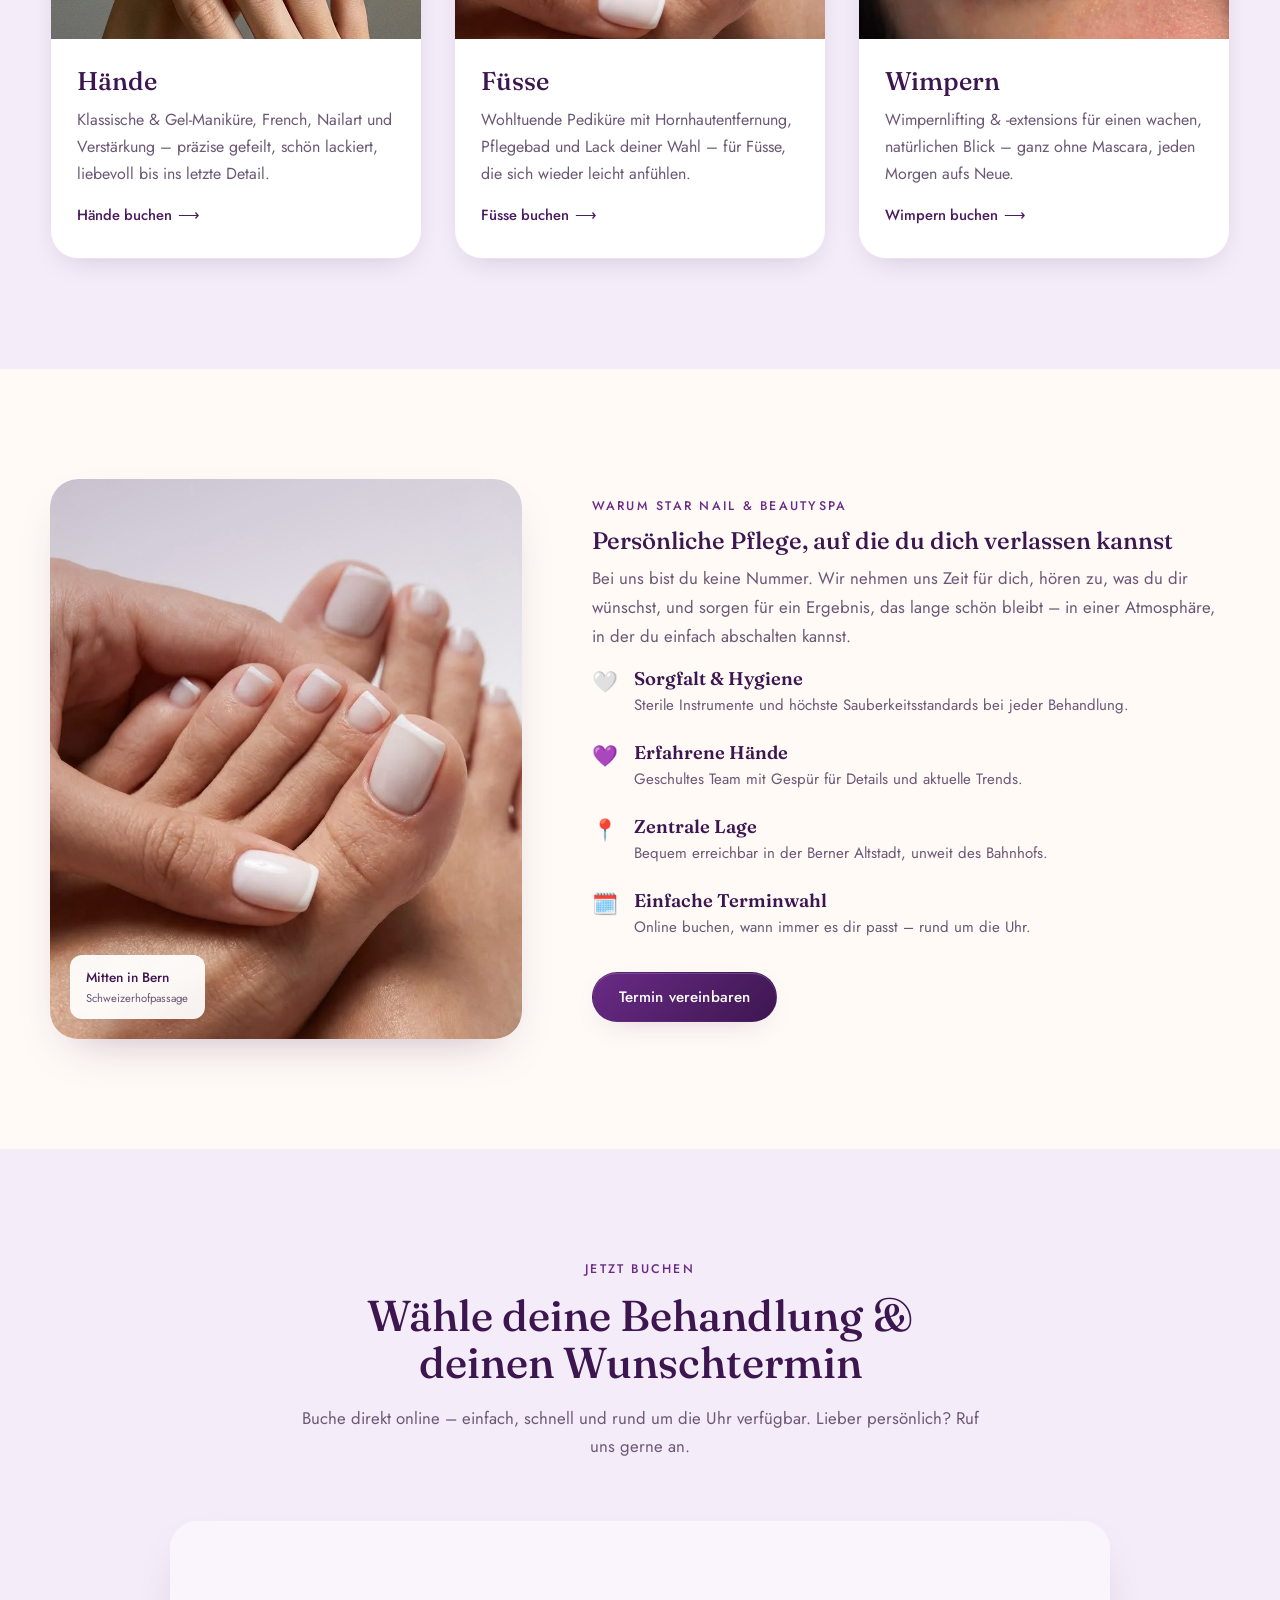
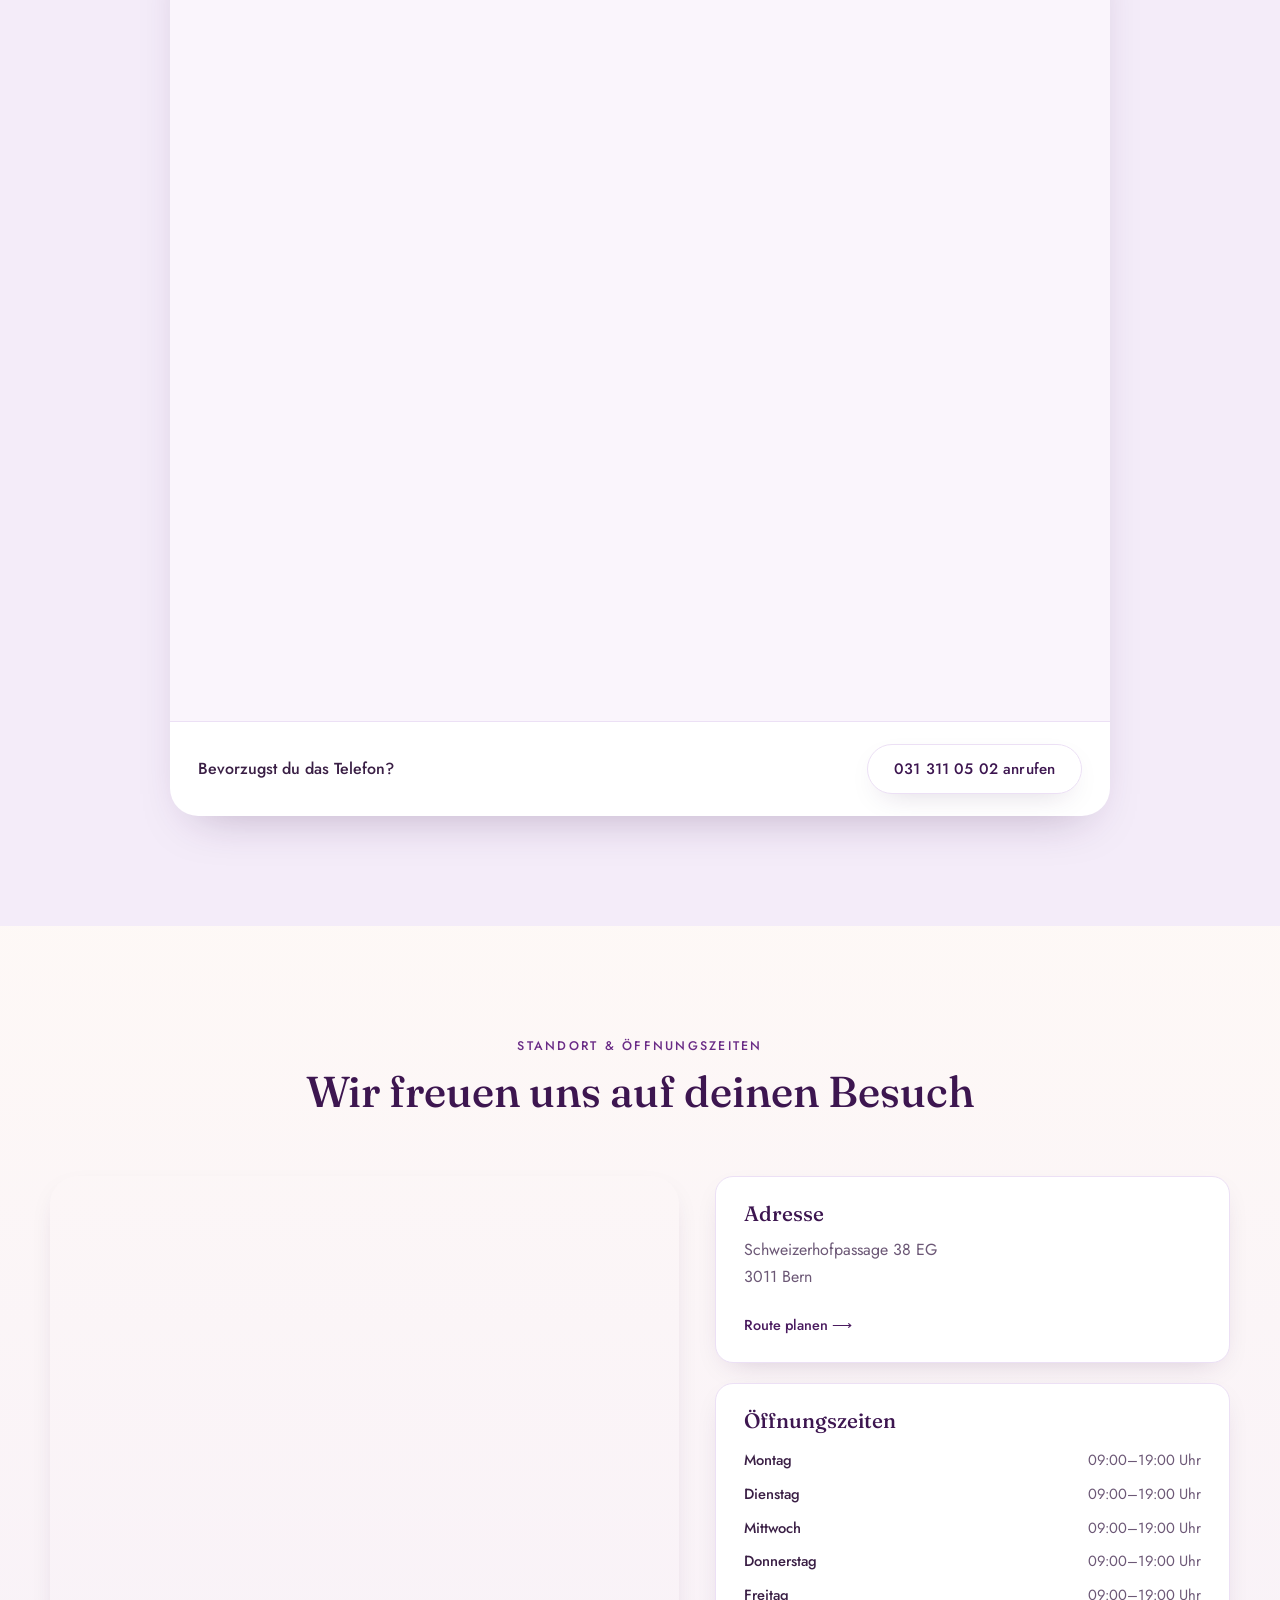
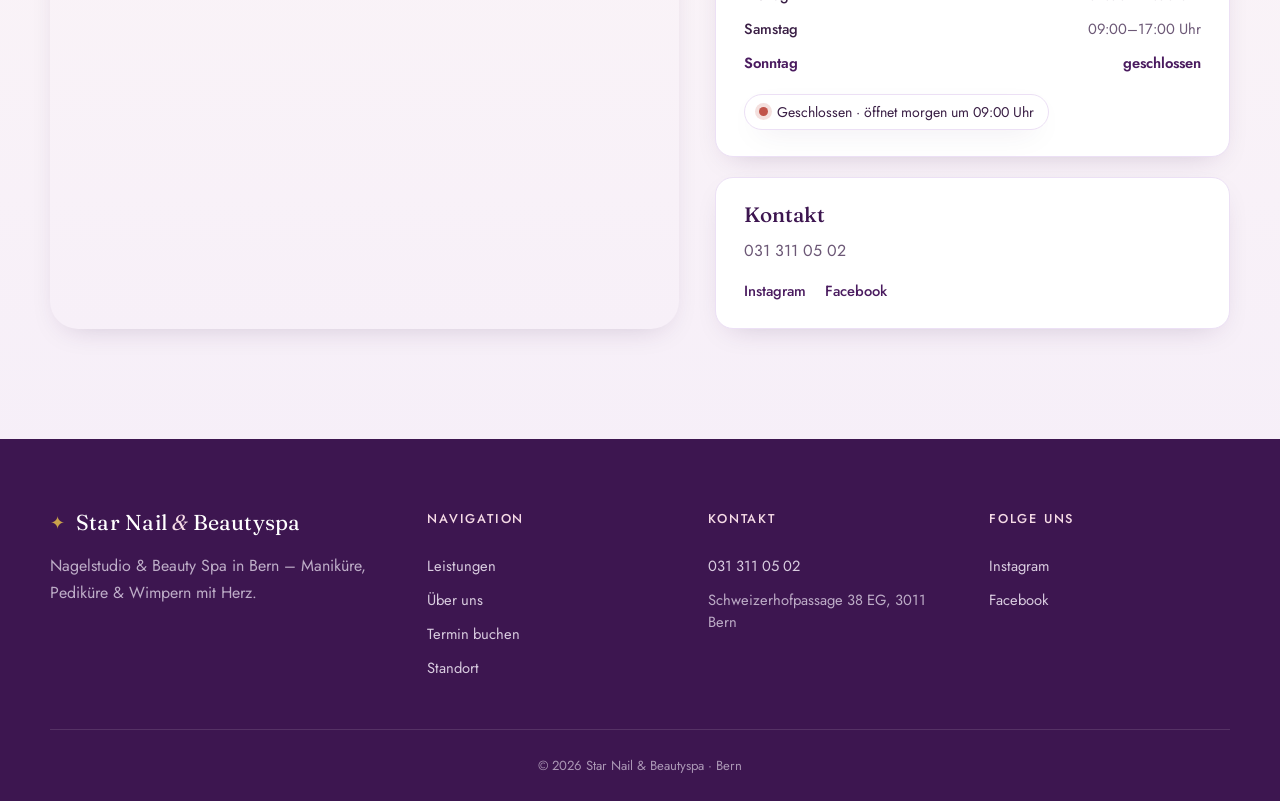
==== commit 419fa916: "Replace hero collage with a single studio interior photo Swaps the hands/lashes close-up collage for" ====
--- a/index.html
+++ b/index.html
@@ -81,11 +81,9 @@
       </div>
 
       <div class="hero-gallery reveal">
-        <div class="gallery-frame frame-hands">
-          <img src="assets/img/hands.jpg" alt="Gepflegte Hände mit natürlicher Maniküre" loading="eager">
-        </div>
-        <div class="gallery-frame frame-lashes">
-          <img src="assets/img/lashes.jpg" alt="Auge mit gepflegten, gelifteten Wimpern" loading="eager">
+        <div class="gallery-frame frame-studio">
+          <img src="assets/img/studio-hero.jpg" alt="Empfangs- und Wellnessbereich des Nagelstudios" loading="eager">
+          <span class="placeholder-note">📷 Platzhalterbild – echtes Studiofoto folgt bei Umsetzung</span>
         </div>
         <div class="floating-tag">
           <span class="floating-tag-icon">✨</span>
--- a/assets/css/styles.css
+++ b/assets/css/styles.css
@@ -246,12 +246,17 @@
 .trust-item strong{color:var(--accent-900);font-family:var(--font-serif);font-size:1.1rem;font-weight:600;}
 .trust-item span{color:var(--ink-soft);}
 
-.hero-gallery{position:relative;height:520px;}
+/* A single in-flow frame sizes itself naturally from its own aspect-ratio,
+   so — unlike the old two-photo absolute-positioned collage — there's no
+   risk of it collapsing to 0 width on narrow screens (see git history for
+   that bug). Simpler and more robust. */
+.hero-gallery{position:relative;width:100%;}
 .gallery-frame{
-  position:absolute;border-radius:var(--radius-lg);overflow:hidden;box-shadow:var(--shadow-soft);
+  position:relative;border-radius:var(--radius-lg);overflow:hidden;box-shadow:var(--shadow-soft);
   border:6px solid #fff;
 }
-.gallery-frame img{width:100%;height:100%;object-fit:cover;}
+.gallery-frame img{width:100%;height:100%;object-fit:cover;display:block;}
+.frame-studio{aspect-ratio:16/10;}
 /* A whisper of the active brand color over every photo ties the imagery to
    the palette instead of leaving it looking like generic stock — this is
    what most reads as "designed as one system" rather than "template". */
@@ -260,10 +265,16 @@
   background:linear-gradient(160deg, rgba(var(--accent-900-rgb),.22), rgba(var(--accent-900-rgb),0) 60%);
   mix-blend-mode:multiply;transition:background .4s ease;
 }
-.frame-hands{width:66%;height:420px;top:0;left:0;z-index:2;}
-.frame-lashes{width:52%;height:260px;bottom:0;right:0;z-index:3;}
+.placeholder-note{
+  position:absolute;top:16px;left:16px;z-index:5;
+  background:rgba(255,255,255,.95);backdrop-filter:blur(4px);
+  border:1px dashed var(--accent-700);color:var(--accent-900);
+  font-family:var(--font-sans);font-size:.78rem;font-weight:500;
+  padding:.5em 1.1em;border-radius:var(--radius-sm);box-shadow:var(--shadow-card);
+  max-width:calc(100% - 32px);
+}
 .floating-tag{
-  position:absolute;top:38%;right:6%;z-index:4;
+  position:absolute;bottom:-22px;right:28px;z-index:4;
   background:var(--accent-900);color:#fff;border-radius:var(--radius-md);
   padding:1em 1.2em;display:flex;align-items:center;gap:.7em;max-width:210px;
   box-shadow:var(--shadow-soft);font-size:.85rem;
@@ -278,12 +289,11 @@
 
 @media (max-width:980px){
   .hero-inner{grid-template-columns:1fr;padding-bottom:60px;}
-  .hero-gallery{height:420px;max-width:480px;margin:0 auto;}
-  .hero-trust{gap:1.6em;}
+  .hero-gallery{max-width:560px;margin:0 auto;}
 }
 @media (max-width:520px){
-  .hero-gallery{height:360px;}
-  .floating-tag{right:0;max-width:170px;padding:.8em 1em;}
+  .floating-tag{right:16px;max-width:170px;padding:.8em 1em;bottom:-18px;}
+  .placeholder-note{font-size:.7rem;padding:.45em .9em;}
 }
 
 /* ===== Section heads ===== */
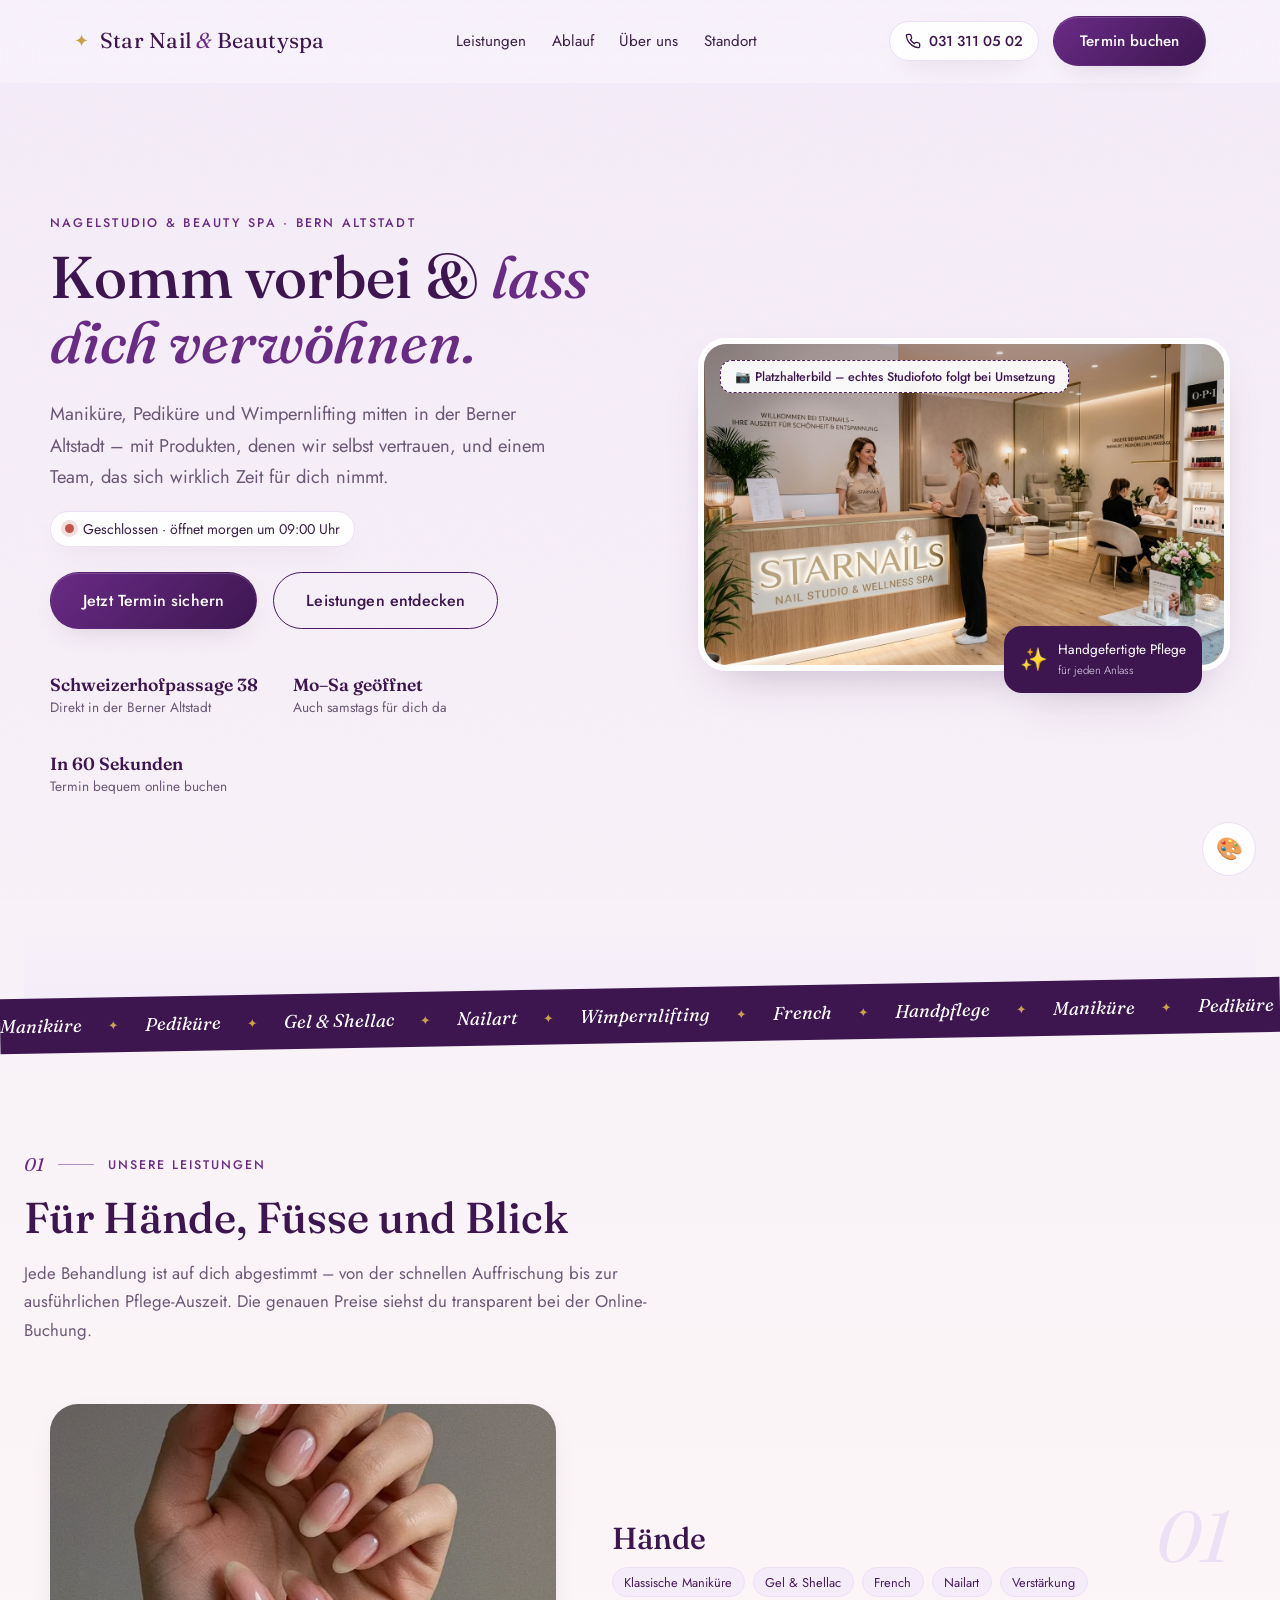
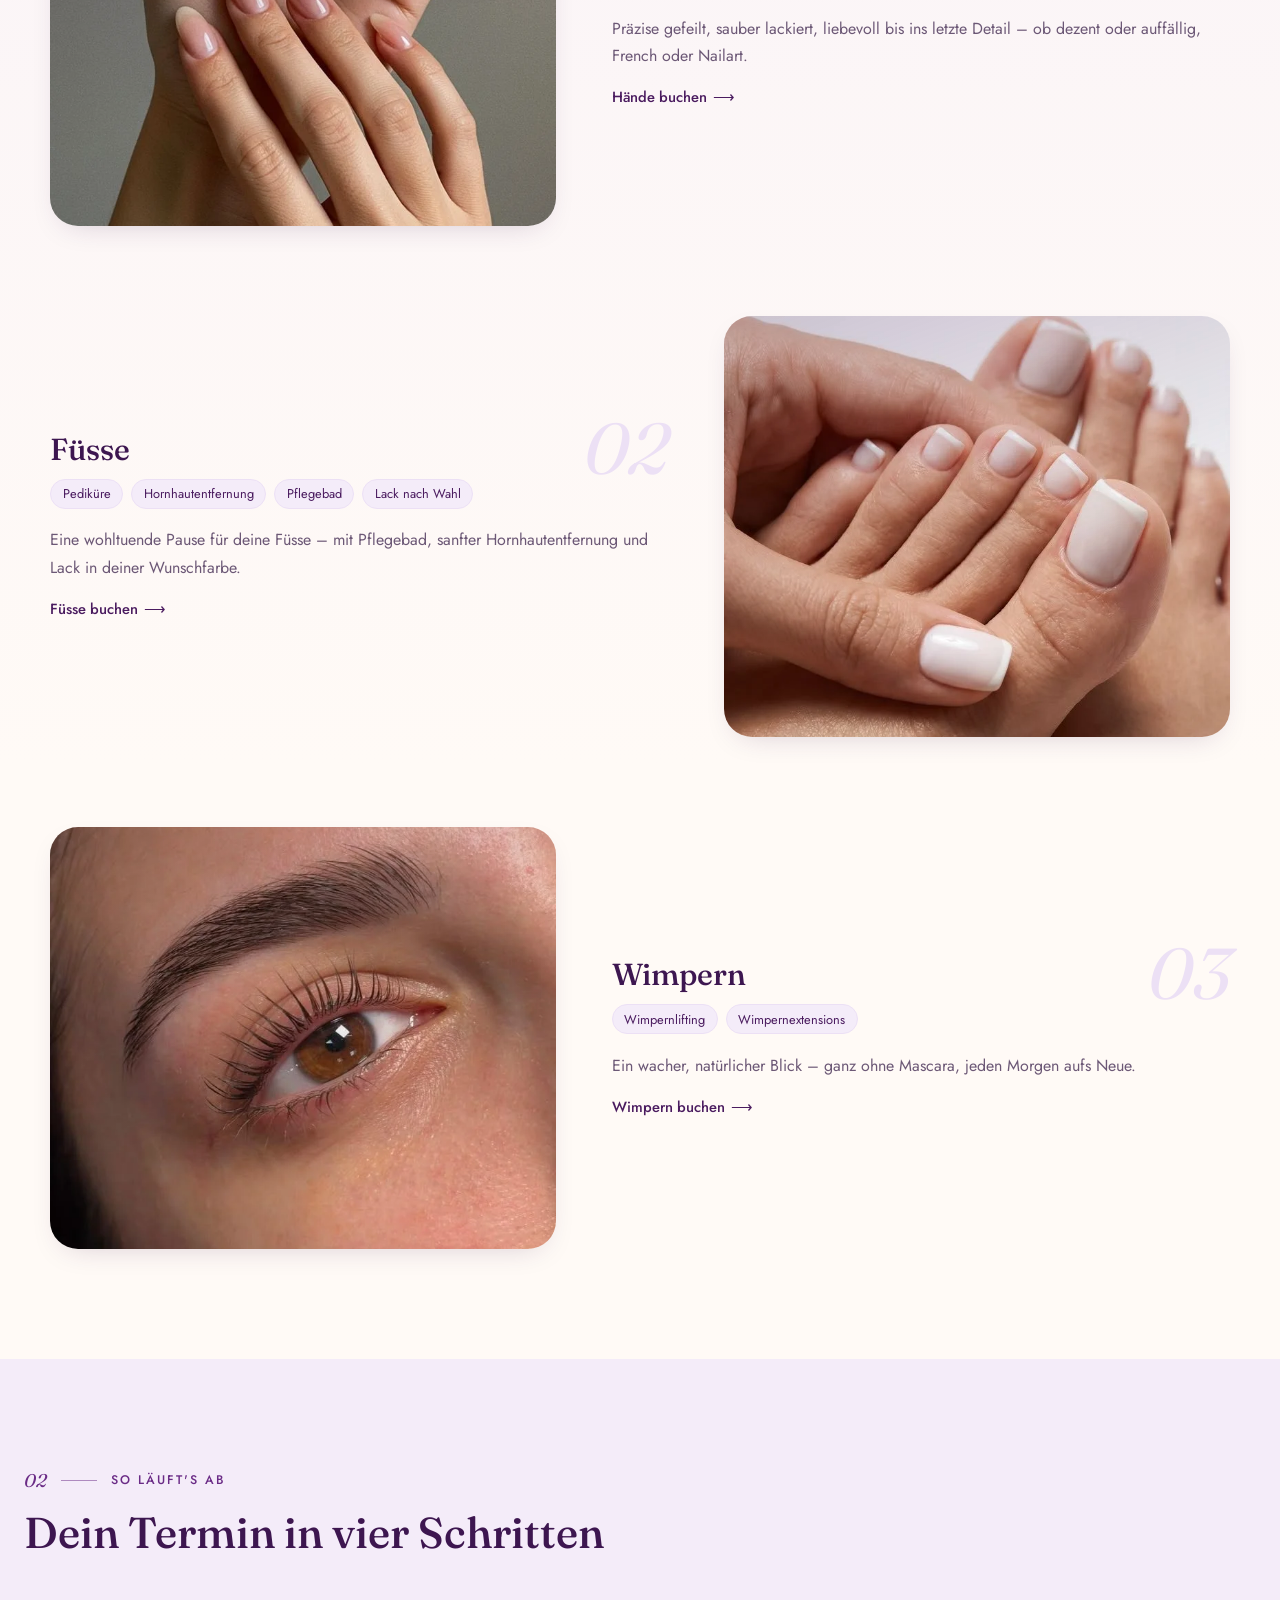
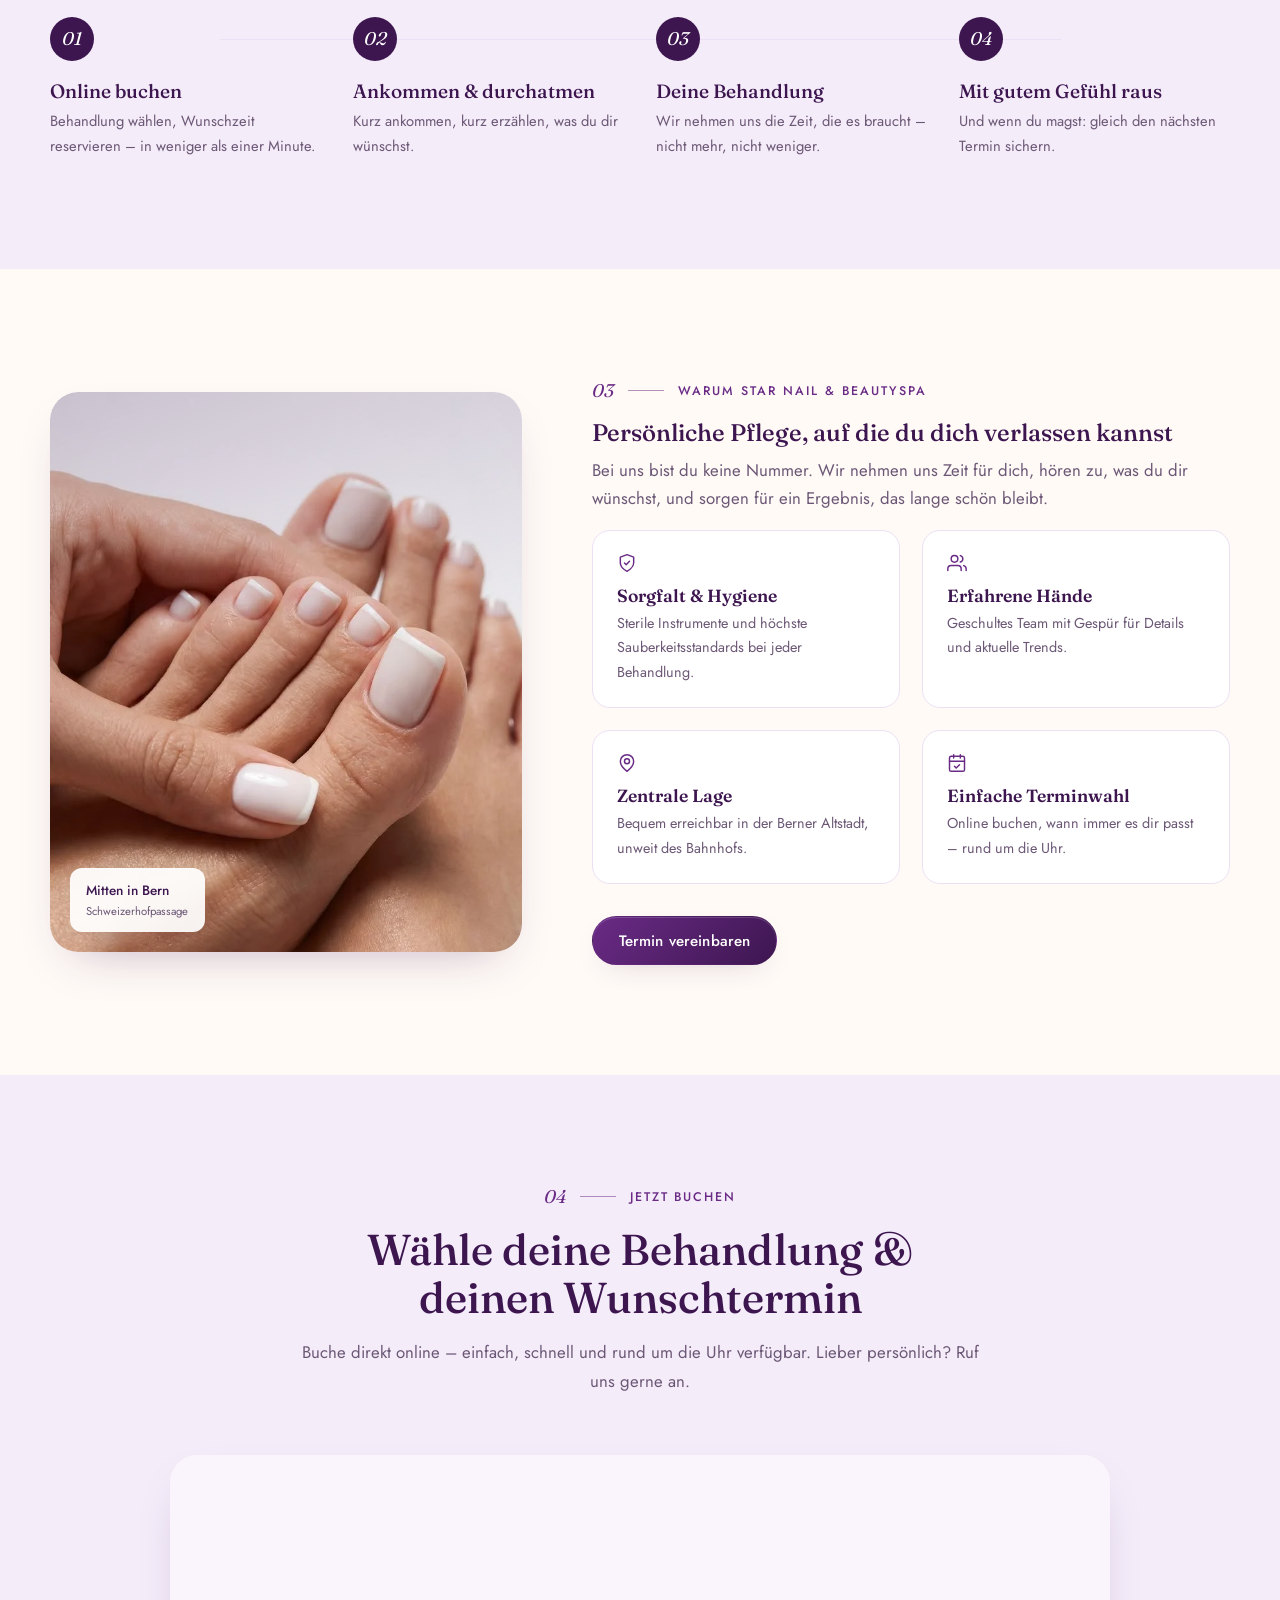
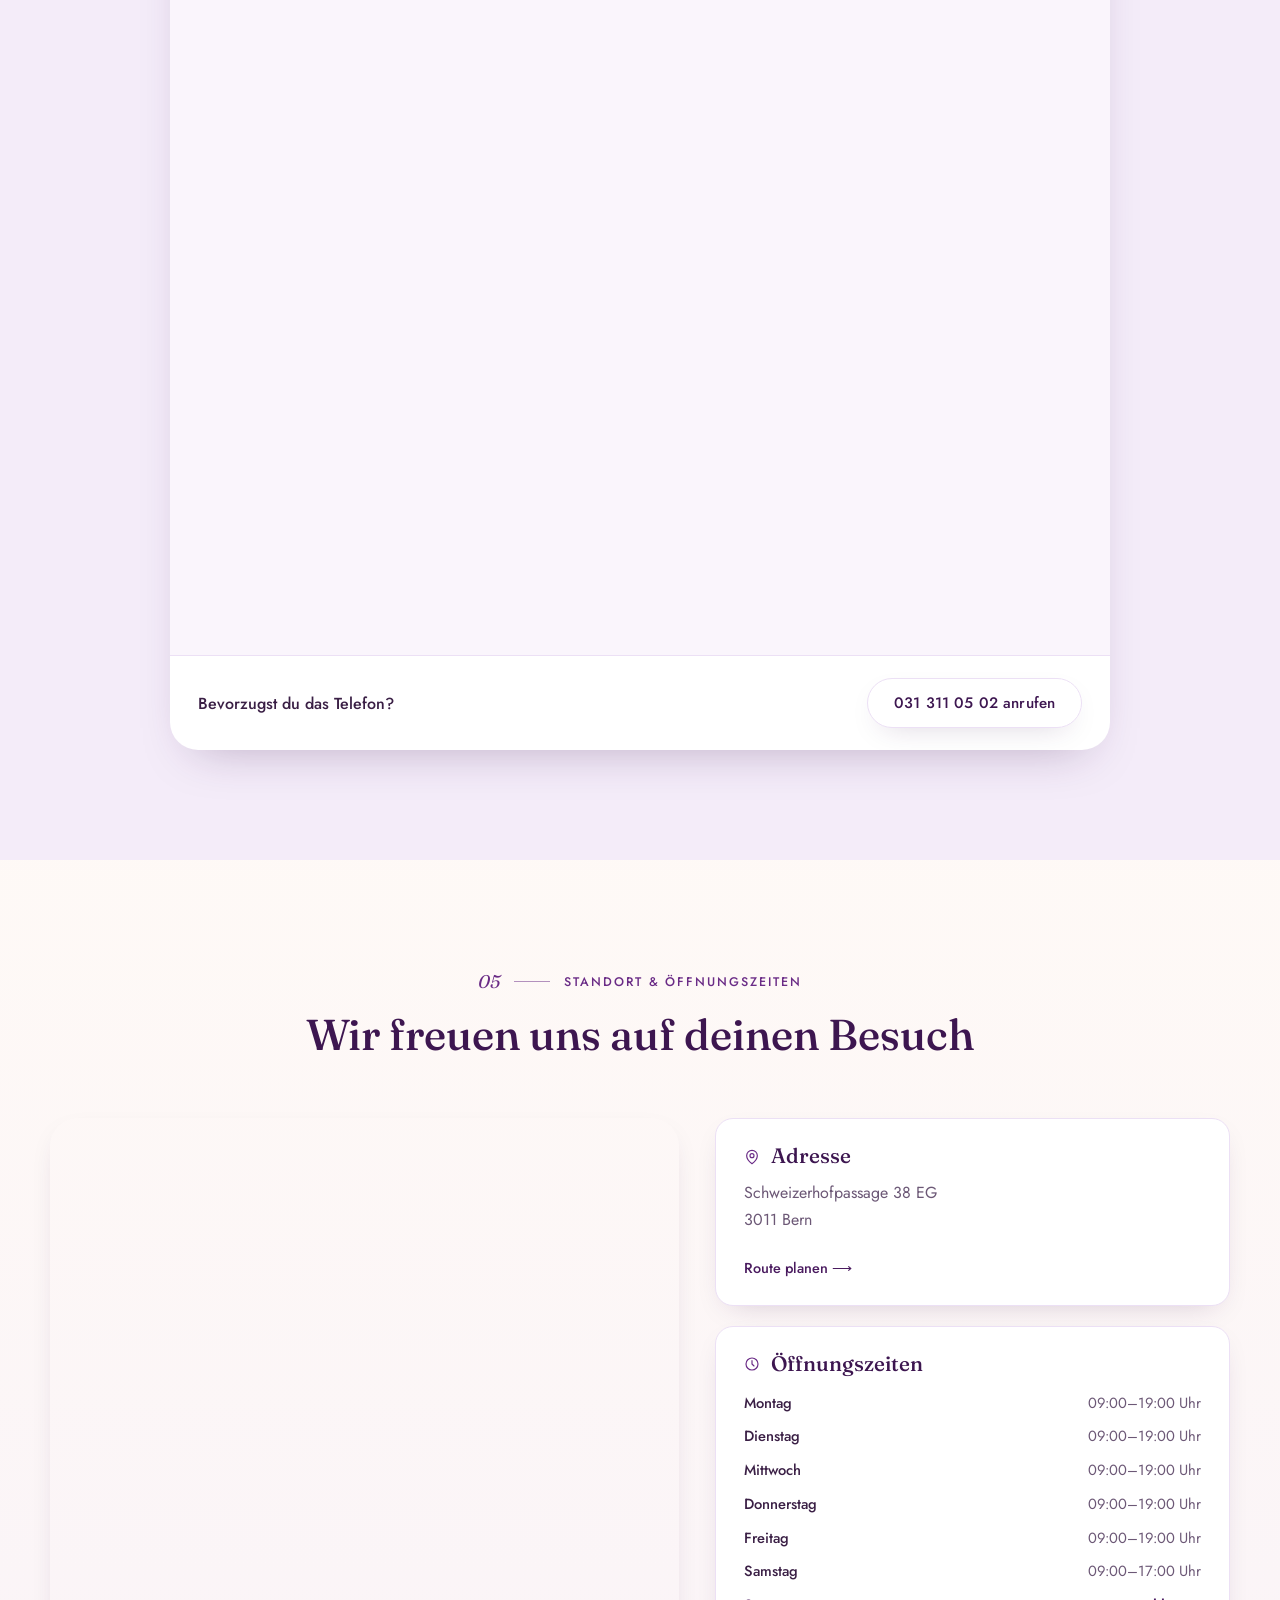
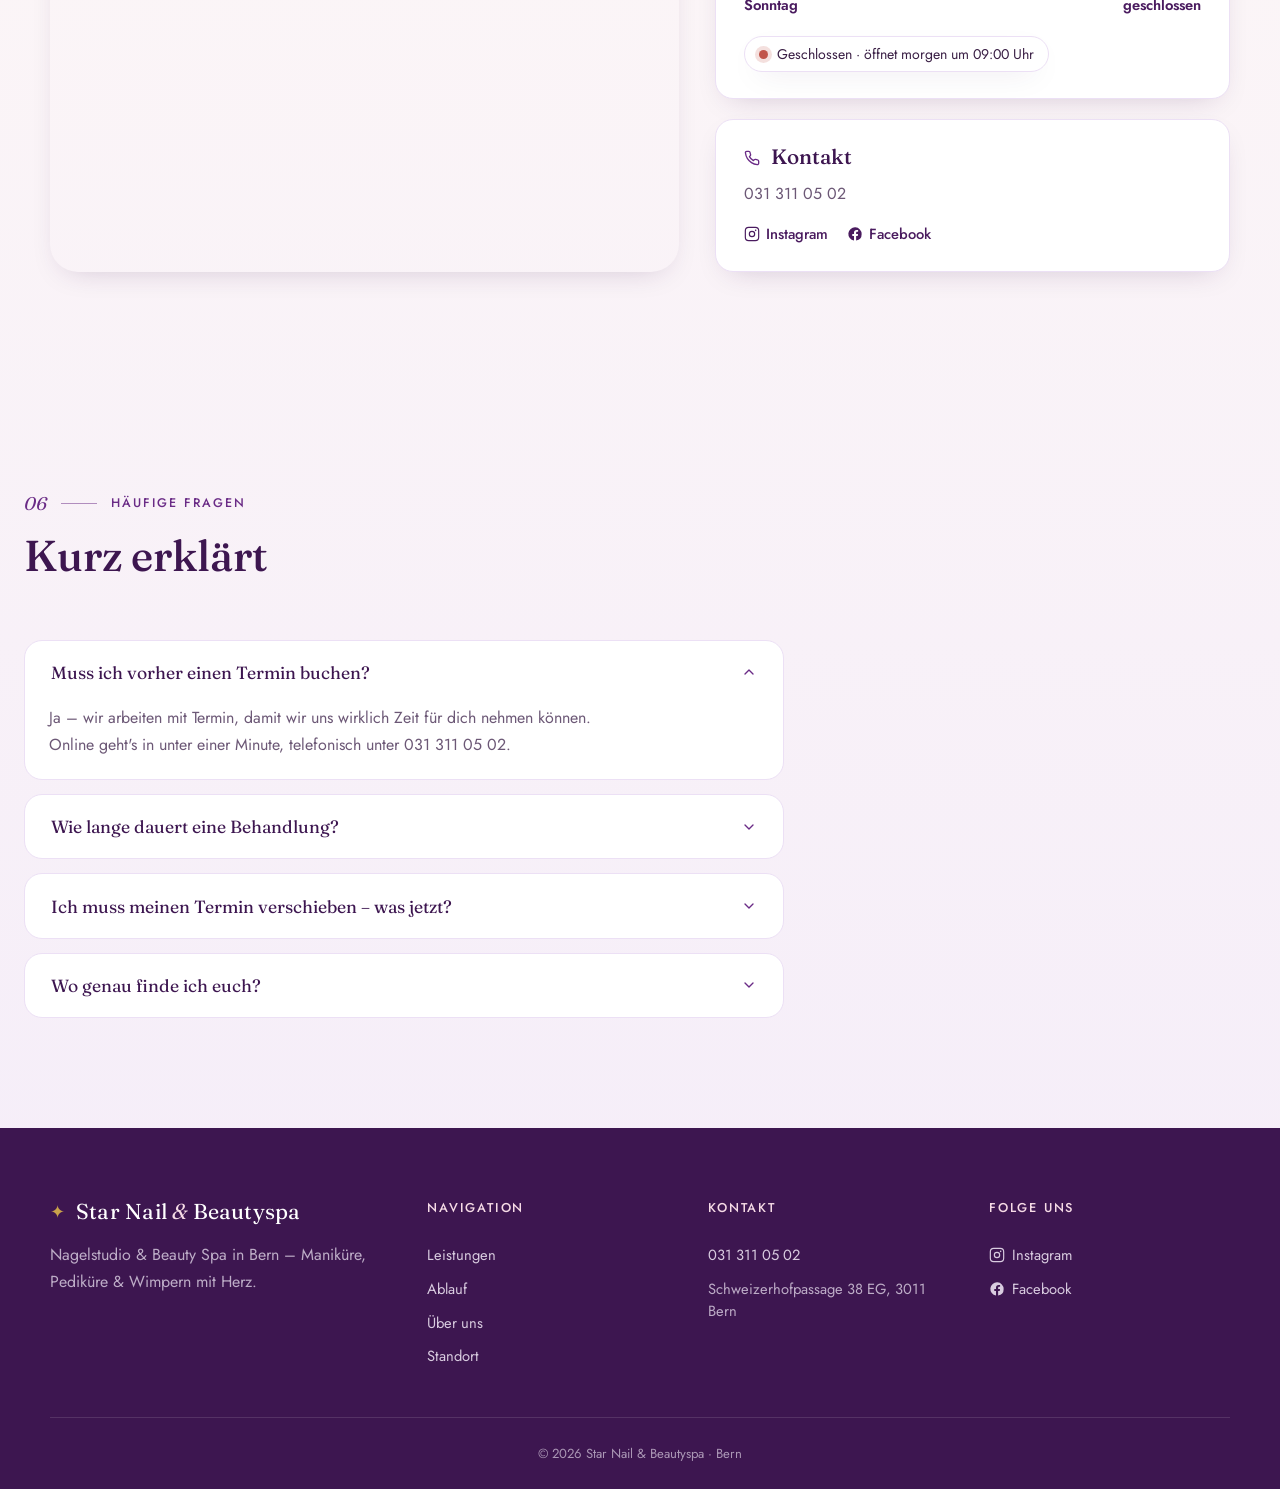
==== commit a37405cf: "Overhaul visual design away from generic template feel Replaces the emoji icons, uniform centered se" ====
--- a/index.html
+++ b/index.html
@@ -8,7 +8,7 @@
 <link rel="icon" href="data:image/svg+xml,%3Csvg xmlns='http://www.w3.org/2000/svg' viewBox='0 0 100 100'%3E%3Ctext y='.9em' font-size='90'%3E%E2%9C%A8%3C/text%3E%3C/svg%3E">
 <link rel="preconnect" href="https://fonts.googleapis.com">
 <link rel="preconnect" href="https://fonts.gstatic.com" crossorigin>
-<link href="https://fonts.googleapis.com/css2?family=Fraunces:ital,opsz,wght@0,9..144,400;0,9..144,500;0,9..144,600;1,9..144,400;1,9..144,500&family=Jost:wght@300;400;500;600&display=swap" rel="stylesheet">
+<link href="https://fonts.googleapis.com/css2?family=Fraunces:ital,opsz,wght@0,9..144,400;0,9..144,500;0,9..144,600;0,9..144,700;1,9..144,400;1,9..144,500&family=Jost:wght@300;400;500;600&display=swap" rel="stylesheet">
 <link rel="stylesheet" href="assets/css/styles.css">
 <script>
   // Applies a saved palette choice before first paint, so reloading the
@@ -21,6 +21,21 @@
 </head>
 <body>
 
+<!-- Icon sprite: one inline definition per icon, referenced via <use> everywhere
+     below. stroke="currentColor" so every icon inherits whatever text color is
+     active — including across the palette switcher's themes, automatically. -->
+<svg style="display:none" aria-hidden="true">
+  <symbol id="icon-shield" viewBox="0 0 24 24" fill="none" stroke="currentColor" stroke-width="1.75" stroke-linecap="round" stroke-linejoin="round"><path d="M12 22s8-4 8-10V5l-8-3-8 3v7c0 6 8 10 8 10Z"/><path d="m9 12 2 2 4-4"/></symbol>
+  <symbol id="icon-users" viewBox="0 0 24 24" fill="none" stroke="currentColor" stroke-width="1.75" stroke-linecap="round" stroke-linejoin="round"><path d="M17 21v-2a4 4 0 0 0-4-4H5a4 4 0 0 0-4 4v2"/><circle cx="9" cy="7" r="4"/><path d="M23 21v-2a4 4 0 0 0-3-3.87"/><path d="M16 3.13a4 4 0 0 1 0 7.75"/></symbol>
+  <symbol id="icon-pin" viewBox="0 0 24 24" fill="none" stroke="currentColor" stroke-width="1.75" stroke-linecap="round" stroke-linejoin="round"><path d="M20 10c0 6-8 12-8 12s-8-6-8-12a8 8 0 0 1 16 0Z"/><circle cx="12" cy="10" r="3"/></symbol>
+  <symbol id="icon-calendar" viewBox="0 0 24 24" fill="none" stroke="currentColor" stroke-width="1.75" stroke-linecap="round" stroke-linejoin="round"><rect x="3" y="4" width="18" height="18" rx="2"/><path d="M16 2v4M8 2v4M3 10h18"/><path d="m9 16 2 2 4-4"/></symbol>
+  <symbol id="icon-clock" viewBox="0 0 24 24" fill="none" stroke="currentColor" stroke-width="1.75" stroke-linecap="round" stroke-linejoin="round"><circle cx="12" cy="12" r="9"/><path d="M12 7v5l3 3"/></symbol>
+  <symbol id="icon-chevron" viewBox="0 0 24 24" fill="none" stroke="currentColor" stroke-width="2" stroke-linecap="round" stroke-linejoin="round"><path d="m6 9 6 6 6-6"/></symbol>
+  <symbol id="icon-instagram" viewBox="0 0 24 24" fill="none" stroke="currentColor" stroke-width="1.75" stroke-linecap="round" stroke-linejoin="round"><rect x="2" y="2" width="20" height="20" rx="5"/><circle cx="12" cy="12" r="4"/><circle cx="17.5" cy="6.5" r="1.2" fill="currentColor" stroke="none"/></symbol>
+  <symbol id="icon-facebook" viewBox="0 0 24 24" fill="currentColor" stroke="none"><path d="M22 12a10 10 0 1 0-11.5 9.87v-6.98H7.9V12h2.6V9.8c0-2.56 1.52-3.98 3.86-3.98 1.12 0 2.29.2 2.29.2v2.5h-1.29c-1.27 0-1.67.79-1.67 1.6V12h2.84l-.45 2.89h-2.39v6.98A10 10 0 0 0 22 12Z"/></symbol>
+  <symbol id="icon-phone" viewBox="0 0 24 24" fill="none" stroke="currentColor" stroke-width="2" stroke-linecap="round" stroke-linejoin="round"><path d="M22 16.92v3a2 2 0 0 1-2.18 2 19.79 19.79 0 0 1-8.63-3.07 19.5 19.5 0 0 1-6-6 19.79 19.79 0 0 1-3.07-8.67A2 2 0 0 1 4.11 2h3a2 2 0 0 1 2 1.72c.127.96.361 1.903.7 2.81a2 2 0 0 1-.45 2.11L8.09 9.91a16 16 0 0 0 6 6l1.27-1.27a2 2 0 0 1 2.11-.45c.907.339 1.85.573 2.81.7A2 2 0 0 1 22 16.92z"/></symbol>
+</svg>
+
 <div class="noise-overlay" aria-hidden="true"></div>
 
 <a class="skip-link" href="#main">Zum Inhalt springen</a>
@@ -34,14 +49,14 @@
 
     <nav class="main-nav" id="mainNav">
       <a href="#leistungen">Leistungen</a>
+      <a href="#ablauf">Ablauf</a>
       <a href="#ueber-uns">Über uns</a>
-      <a href="#standort">Standort &amp; Öffnungszeiten</a>
-      <a href="#buchen">Kontakt</a>
+      <a href="#standort">Standort</a>
     </nav>
 
     <div class="header-actions">
       <a href="tel:+41313110502" class="phone-pill">
-        <svg width="16" height="16" viewBox="0 0 24 24" fill="none" stroke="currentColor" stroke-width="2" stroke-linecap="round" stroke-linejoin="round"><path d="M22 16.92v3a2 2 0 0 1-2.18 2 19.79 19.79 0 0 1-8.63-3.07 19.5 19.5 0 0 1-6-6 19.79 19.79 0 0 1-3.07-8.67A2 2 0 0 1 4.11 2h3a2 2 0 0 1 2 1.72c.127.96.361 1.903.7 2.81a2 2 0 0 1-.45 2.11L8.09 9.91a16 16 0 0 0 6 6l1.27-1.27a2 2 0 0 1 2.11-.45c.907.339 1.85.573 2.81.7A2 2 0 0 1 22 16.92z"/></svg>
+        <svg class="icon icon-sm"><use href="#icon-phone"></use></svg>
         031 311 05 02
       </a>
       <a href="#buchen" class="btn btn-primary">Termin buchen</a>
@@ -61,7 +76,7 @@
       <div class="hero-copy reveal">
         <p class="eyebrow">Nagelstudio &amp; Beauty Spa · Bern Altstadt</p>
         <h1>Komm vorbei &amp; <em>lass dich verwöhnen.</em></h1>
-        <p class="hero-lead">Professionelle Pflege für Hände, Füsse und Wimpern – in ruhiger Atmosphäre, mit viel Liebe zum Detail und Produkten, denen du vertrauen kannst.</p>
+        <p class="hero-lead">Maniküre, Pediküre und Wimpernlifting mitten in der Berner Altstadt – mit Produkten, denen wir selbst vertrauen, und einem Team, das sich wirklich Zeit für dich nimmt.</p>
 
         <div class="status-badge" id="statusBadge">
           <span class="status-dot" id="statusDot"></span>
@@ -94,41 +109,110 @@
     <div class="hero-wave" aria-hidden="true"></div>
   </section>
 
+  <!-- MARQUEE -->
+  <div class="marquee" aria-hidden="true">
+    <div class="marquee-track">
+      <span>Maniküre</span><span class="marquee-dot">✦</span>
+      <span>Pediküre</span><span class="marquee-dot">✦</span>
+      <span>Gel &amp; Shellac</span><span class="marquee-dot">✦</span>
+      <span>Nailart</span><span class="marquee-dot">✦</span>
+      <span>Wimpernlifting</span><span class="marquee-dot">✦</span>
+      <span>French</span><span class="marquee-dot">✦</span>
+      <span>Handpflege</span><span class="marquee-dot">✦</span>
+      <span>Maniküre</span><span class="marquee-dot">✦</span>
+      <span>Pediküre</span><span class="marquee-dot">✦</span>
+      <span>Gel &amp; Shellac</span><span class="marquee-dot">✦</span>
+      <span>Nailart</span><span class="marquee-dot">✦</span>
+      <span>Wimpernlifting</span><span class="marquee-dot">✦</span>
+      <span>French</span><span class="marquee-dot">✦</span>
+      <span>Handpflege</span><span class="marquee-dot">✦</span>
+    </div>
+  </div>
+
   <!-- LEISTUNGEN -->
   <section class="services" id="leistungen">
-    <div class="section-head reveal">
-      <p class="eyebrow center">Unsere Leistungen</p>
-      <h2>Alles, damit du dich rundum wohlfühlst</h2>
-      <p class="section-lead">Von der klassischen Maniküre bis zum Wimpernlifting – jede Behandlung wird individuell auf dich abgestimmt. Die genauen Preise siehst du transparent bei der Online-Buchung.</p>
-    </div>
-
-    <div class="service-grid">
-      <article class="service-card reveal">
-        <div class="service-img"><img src="assets/img/hands.jpg" alt="Maniküre und Nailart an gepflegten Händen" loading="lazy"></div>
-        <div class="service-body">
+    <div class="section-head-left reveal">
+      <div class="section-kicker">
+        <span class="kicker-num">01</span><span class="kicker-line"></span>
+        <span class="kicker-label">Unsere Leistungen</span>
+      </div>
+      <h2>Für Hände, Füsse und Blick</h2>
+      <p class="section-lead">Jede Behandlung ist auf dich abgestimmt – von der schnellen Auffrischung bis zur ausführlichen Pflege-Auszeit. Die genauen Preise siehst du transparent bei der Online-Buchung.</p>
+    </div>
+
+    <div class="service-rows">
+      <article class="service-row reveal">
+        <div class="service-row-img"><img src="assets/img/hands.jpg" alt="Maniküre und Nailart an gepflegten Händen" loading="lazy"></div>
+        <div class="service-row-body">
+          <span class="service-row-num">01</span>
           <h3>Hände</h3>
-          <p>Klassische &amp; Gel-Maniküre, French, Nailart und Verstärkung – präzise gefeilt, schön lackiert, liebevoll bis ins letzte Detail.</p>
+          <div class="service-tags">
+            <span>Klassische Maniküre</span><span>Gel &amp; Shellac</span><span>French</span><span>Nailart</span><span>Verstärkung</span>
+          </div>
+          <p>Präzise gefeilt, sauber lackiert, liebevoll bis ins letzte Detail – ob dezent oder auffällig, French oder Nailart.</p>
           <a href="#buchen" class="service-link">Hände buchen <span>⟶</span></a>
         </div>
       </article>
 
-      <article class="service-card reveal">
-        <div class="service-img"><img src="assets/img/feet.jpg" alt="Pediküre an gepflegten Füssen" loading="lazy"></div>
-        <div class="service-body">
+      <article class="service-row service-row-reverse reveal">
+        <div class="service-row-img"><img src="assets/img/feet.jpg" alt="Pediküre an gepflegten Füssen" loading="lazy"></div>
+        <div class="service-row-body">
+          <span class="service-row-num">02</span>
           <h3>Füsse</h3>
-          <p>Wohltuende Pediküre mit Hornhautentfernung, Pflegebad und Lack deiner Wahl – für Füsse, die sich wieder leicht anfühlen.</p>
+          <div class="service-tags">
+            <span>Pediküre</span><span>Hornhautentfernung</span><span>Pflegebad</span><span>Lack nach Wahl</span>
+          </div>
+          <p>Eine wohltuende Pause für deine Füsse – mit Pflegebad, sanfter Hornhautentfernung und Lack in deiner Wunschfarbe.</p>
           <a href="#buchen" class="service-link">Füsse buchen <span>⟶</span></a>
         </div>
       </article>
 
-      <article class="service-card reveal">
-        <div class="service-img"><img src="assets/img/lashes.jpg" alt="Gepflegte Wimpern nach Lifting" loading="lazy"></div>
-        <div class="service-body">
+      <article class="service-row reveal">
+        <div class="service-row-img"><img src="assets/img/lashes.jpg" alt="Gepflegte Wimpern nach Lifting" loading="lazy"></div>
+        <div class="service-row-body">
+          <span class="service-row-num">03</span>
           <h3>Wimpern</h3>
-          <p>Wimpernlifting &amp; -extensions für einen wachen, natürlichen Blick – ganz ohne Mascara, jeden Morgen aufs Neue.</p>
+          <div class="service-tags">
+            <span>Wimpernlifting</span><span>Wimpernextensions</span>
+          </div>
+          <p>Ein wacher, natürlicher Blick – ganz ohne Mascara, jeden Morgen aufs Neue.</p>
           <a href="#buchen" class="service-link">Wimpern buchen <span>⟶</span></a>
         </div>
       </article>
+    </div>
+  </section>
+
+  <!-- ABLAUF -->
+  <section class="steps" id="ablauf">
+    <div class="section-head-left reveal">
+      <div class="section-kicker">
+        <span class="kicker-num">02</span><span class="kicker-line"></span>
+        <span class="kicker-label">So läuft's ab</span>
+      </div>
+      <h2>Dein Termin in vier Schritten</h2>
+    </div>
+
+    <div class="steps-grid">
+      <div class="step reveal">
+        <span class="step-num">01</span>
+        <h3>Online buchen</h3>
+        <p>Behandlung wählen, Wunschzeit reservieren – in weniger als einer Minute.</p>
+      </div>
+      <div class="step reveal">
+        <span class="step-num">02</span>
+        <h3>Ankommen &amp; durchatmen</h3>
+        <p>Kurz ankommen, kurz erzählen, was du dir wünschst.</p>
+      </div>
+      <div class="step reveal">
+        <span class="step-num">03</span>
+        <h3>Deine Behandlung</h3>
+        <p>Wir nehmen uns die Zeit, die es braucht – nicht mehr, nicht weniger.</p>
+      </div>
+      <div class="step reveal">
+        <span class="step-num">04</span>
+        <h3>Mit gutem Gefühl raus</h3>
+        <p>Und wenn du magst: gleich den nächsten Termin sichern.</p>
+      </div>
     </div>
   </section>
 
@@ -140,16 +224,35 @@
         <div class="about-img-badge">Mitten in Bern<br><small>Schweizerhofpassage</small></div>
       </div>
       <div class="about-copy reveal">
-        <p class="eyebrow">Warum Star Nail &amp; Beautyspa</p>
+        <div class="section-kicker">
+          <span class="kicker-num">03</span><span class="kicker-line"></span>
+          <span class="kicker-label">Warum Star Nail &amp; Beautyspa</span>
+        </div>
         <h2>Persönliche Pflege, auf die du dich verlassen kannst</h2>
-        <p class="section-lead">Bei uns bist du keine Nummer. Wir nehmen uns Zeit für dich, hören zu, was du dir wünschst, und sorgen für ein Ergebnis, das lange schön bleibt – in einer Atmosphäre, in der du einfach abschalten kannst.</p>
-
-        <ul class="feature-list">
-          <li><span class="feature-icon">🤍</span><div><strong>Sorgfalt &amp; Hygiene</strong><p>Sterile Instrumente und höchste Sauberkeitsstandards bei jeder Behandlung.</p></div></li>
-          <li><span class="feature-icon">💜</span><div><strong>Erfahrene Hände</strong><p>Geschultes Team mit Gespür für Details und aktuelle Trends.</p></div></li>
-          <li><span class="feature-icon">📍</span><div><strong>Zentrale Lage</strong><p>Bequem erreichbar in der Berner Altstadt, unweit des Bahnhofs.</p></div></li>
-          <li><span class="feature-icon">🗓️</span><div><strong>Einfache Terminwahl</strong><p>Online buchen, wann immer es dir passt – rund um die Uhr.</p></div></li>
-        </ul>
+        <p class="section-lead">Bei uns bist du keine Nummer. Wir nehmen uns Zeit für dich, hören zu, was du dir wünschst, und sorgen für ein Ergebnis, das lange schön bleibt.</p>
+
+        <div class="feature-tiles">
+          <div class="feature-tile">
+            <svg class="icon"><use href="#icon-shield"></use></svg>
+            <strong>Sorgfalt &amp; Hygiene</strong>
+            <p>Sterile Instrumente und höchste Sauberkeitsstandards bei jeder Behandlung.</p>
+          </div>
+          <div class="feature-tile">
+            <svg class="icon"><use href="#icon-users"></use></svg>
+            <strong>Erfahrene Hände</strong>
+            <p>Geschultes Team mit Gespür für Details und aktuelle Trends.</p>
+          </div>
+          <div class="feature-tile">
+            <svg class="icon"><use href="#icon-pin"></use></svg>
+            <strong>Zentrale Lage</strong>
+            <p>Bequem erreichbar in der Berner Altstadt, unweit des Bahnhofs.</p>
+          </div>
+          <div class="feature-tile">
+            <svg class="icon"><use href="#icon-calendar"></use></svg>
+            <strong>Einfache Terminwahl</strong>
+            <p>Online buchen, wann immer es dir passt – rund um die Uhr.</p>
+          </div>
+        </div>
 
         <a href="#buchen" class="btn btn-primary">Termin vereinbaren</a>
       </div>
@@ -159,7 +262,10 @@
   <!-- BUCHEN -->
   <section class="booking" id="buchen">
     <div class="section-head reveal">
-      <p class="eyebrow center">Jetzt buchen</p>
+      <div class="section-kicker section-kicker-center">
+        <span class="kicker-num">04</span><span class="kicker-line"></span>
+        <span class="kicker-label">Jetzt buchen</span>
+      </div>
       <h2>Wähle deine Behandlung &amp; deinen Wunschtermin</h2>
       <p class="section-lead">Buche direkt online – einfach, schnell und rund um die Uhr verfügbar. Lieber persönlich? Ruf uns gerne an.</p>
     </div>
@@ -181,7 +287,10 @@
   <!-- STANDORT -->
   <section class="location" id="standort">
     <div class="section-head reveal">
-      <p class="eyebrow center">Standort &amp; Öffnungszeiten</p>
+      <div class="section-kicker section-kicker-center">
+        <span class="kicker-num">05</span><span class="kicker-line"></span>
+        <span class="kicker-label">Standort &amp; Öffnungszeiten</span>
+      </div>
       <h2>Wir freuen uns auf deinen Besuch</h2>
     </div>
 
@@ -195,13 +304,13 @@
 
       <div class="location-details">
         <div class="detail-card">
-          <h3>Adresse</h3>
+          <h3><svg class="icon icon-sm"><use href="#icon-pin"></use></svg> Adresse</h3>
           <p>Schweizerhofpassage 38 EG<br>3011 Bern</p>
           <a class="detail-link" href="https://www.google.com/maps/search/?api=1&query=Star+Nails+%26+Beauty+Spa+Schweizerhofpassage+38+3011+Bern" target="_blank" rel="noopener">Route planen ⟶</a>
         </div>
 
         <div class="detail-card">
-          <h3>Öffnungszeiten</h3>
+          <h3><svg class="icon icon-sm"><use href="#icon-clock"></use></svg> Öffnungszeiten</h3>
           <table class="hours-table" id="hoursTable">
             <tr data-day="1"><td>Montag</td><td>09:00–19:00 Uhr</td></tr>
             <tr data-day="2"><td>Dienstag</td><td>09:00–19:00 Uhr</td></tr>
@@ -218,14 +327,52 @@
         </div>
 
         <div class="detail-card">
-          <h3>Kontakt</h3>
+          <h3><svg class="icon icon-sm"><use href="#icon-phone"></use></svg> Kontakt</h3>
           <p><a href="tel:+41313110502">031 311 05 02</a></p>
           <div class="social-links">
-            <a href="https://www.instagram.com/starnails_beautyspa/" target="_blank" rel="noopener" aria-label="Instagram">Instagram</a>
-            <a href="https://www.facebook.com/p/Star-nails-Beauty-Spa-100063736953540/" target="_blank" rel="noopener" aria-label="Facebook">Facebook</a>
-          </div>
-        </div>
-      </div>
+            <a href="https://www.instagram.com/starnails_beautyspa/" target="_blank" rel="noopener" aria-label="Instagram"><svg class="icon icon-sm"><use href="#icon-instagram"></use></svg> Instagram</a>
+            <a href="https://www.facebook.com/p/Star-nails-Beauty-Spa-100063736953540/" target="_blank" rel="noopener" aria-label="Facebook"><svg class="icon icon-sm"><use href="#icon-facebook"></use></svg> Facebook</a>
+          </div>
+        </div>
+      </div>
+    </div>
+  </section>
+
+  <!-- FAQ -->
+  <section class="faq" id="faq">
+    <div class="section-head-left reveal">
+      <div class="section-kicker">
+        <span class="kicker-num">06</span><span class="kicker-line"></span>
+        <span class="kicker-label">Häufige Fragen</span>
+      </div>
+      <h2>Kurz erklärt</h2>
+    </div>
+
+    <div class="faq-list reveal">
+      <details class="faq-item" open>
+        <summary>Muss ich vorher einen Termin buchen?
+          <svg class="icon icon-sm faq-chevron"><use href="#icon-chevron"></use></svg>
+        </summary>
+        <p>Ja – wir arbeiten mit Termin, damit wir uns wirklich Zeit für dich nehmen können. Online geht's in unter einer Minute, telefonisch unter <a href="tel:+41313110502">031 311 05 02</a>.</p>
+      </details>
+      <details class="faq-item">
+        <summary>Wie lange dauert eine Behandlung?
+          <svg class="icon icon-sm faq-chevron"><use href="#icon-chevron"></use></svg>
+        </summary>
+        <p>Das kommt auf die Behandlung an – von der schnellen Auffrischung bis zur ausführlichen Pflege. Die genaue Dauer siehst du bei der Auswahl in der Online-Buchung.</p>
+      </details>
+      <details class="faq-item">
+        <summary>Ich muss meinen Termin verschieben – was jetzt?
+          <svg class="icon icon-sm faq-chevron"><use href="#icon-chevron"></use></svg>
+        </summary>
+        <p>Kein Problem, ruf uns einfach kurz an: <a href="tel:+41313110502">031 311 05 02</a>. Wir finden eine neue Zeit, die passt.</p>
+      </details>
+      <details class="faq-item">
+        <summary>Wo genau finde ich euch?
+          <svg class="icon icon-sm faq-chevron"><use href="#icon-chevron"></use></svg>
+        </summary>
+        <p>In der Schweizerhofpassage 38, mitten in der Berner Altstadt – Karte und Route findest du weiter oben im Abschnitt „Standort".</p>
+      </details>
     </div>
   </section>
 
@@ -244,8 +391,8 @@
     <div class="footer-col">
       <h4>Navigation</h4>
       <a href="#leistungen">Leistungen</a>
+      <a href="#ablauf">Ablauf</a>
       <a href="#ueber-uns">Über uns</a>
-      <a href="#buchen">Termin buchen</a>
       <a href="#standort">Standort</a>
     </div>
 
@@ -257,8 +404,8 @@
 
     <div class="footer-col">
       <h4>Folge uns</h4>
-      <a href="https://www.instagram.com/starnails_beautyspa/" target="_blank" rel="noopener">Instagram</a>
-      <a href="https://www.facebook.com/p/Star-nails-Beauty-Spa-100063736953540/" target="_blank" rel="noopener">Facebook</a>
+      <a href="https://www.instagram.com/starnails_beautyspa/" target="_blank" rel="noopener"><svg class="icon icon-sm"><use href="#icon-instagram"></use></svg> Instagram</a>
+      <a href="https://www.facebook.com/p/Star-nails-Beauty-Spa-100063736953540/" target="_blank" rel="noopener"><svg class="icon icon-sm"><use href="#icon-facebook"></use></svg> Facebook</a>
     </div>
   </div>
   <div class="footer-bottom">
--- a/assets/css/styles.css
+++ b/assets/css/styles.css
@@ -188,7 +188,11 @@
 .logo-mark{color:var(--accent-gold);font-size:1.1rem;}
 .logo-text em{font-style:italic;color:var(--accent-600);}
 
-.main-nav{display:flex;gap:2em;font-size:.95rem;}
+/* ===== Icons ===== */
+.icon{width:20px;height:20px;flex-shrink:0;vertical-align:-4px;}
+.icon-sm{width:16px;height:16px;vertical-align:-3px;}
+
+.main-nav{display:flex;gap:1.7em;font-size:.95rem;}
 .main-nav a{position:relative;color:var(--ink);padding:.3em 0;transition:color .2s ease;}
 .main-nav a:hover{color:var(--accent-700);}
 .main-nav a::after{content:"";position:absolute;left:0;bottom:-2px;width:0;height:1px;background:var(--accent-600);transition:width .25s ease;}
@@ -260,7 +264,7 @@
 /* A whisper of the active brand color over every photo ties the imagery to
    the palette instead of leaving it looking like generic stock — this is
    what most reads as "designed as one system" rather than "template". */
-.gallery-frame::after,.service-img::after,.about-img::after{
+.gallery-frame::after,.service-row-img::after,.about-img::after{
   content:"";position:absolute;inset:0;pointer-events:none;
   background:linear-gradient(160deg, rgba(var(--accent-900-rgb),.22), rgba(var(--accent-900-rgb),0) 60%);
   mix-blend-mode:multiply;transition:background .4s ease;
@@ -301,29 +305,103 @@
 .section-head h2{font-size:clamp(2rem,3.4vw,2.7rem);}
 .section-lead{font-size:1.05rem;}
 
-/* ===== Services ===== */
-.services{background:var(--surface-100);}
-.service-grid{
-  max-width:var(--container);margin:0 auto;
-  display:grid;grid-template-columns:repeat(3,1fr);gap:32px;
-}
-.service-card{
-  background:#fff;border-radius:var(--radius-lg);overflow:hidden;box-shadow:var(--shadow-card);
-  border:1px solid var(--surface-200);
-  transition:transform .3s ease, box-shadow .3s ease, border-color .4s ease;
-}
-.service-card:hover{transform:translateY(-6px);box-shadow:var(--shadow-soft);}
-.service-img{height:260px;overflow:hidden;position:relative;}
-.service-img img{width:100%;height:100%;object-fit:cover;transition:transform .5s ease;}
-.service-card:hover .service-img img{transform:scale(1.06);}
-.service-body{padding:28px 26px 32px;}
-.service-body h3{font-size:1.6rem;}
+.section-head-left{max-width:640px;margin:0 0 60px;}
+.section-head-left h2{font-size:clamp(2rem,3.4vw,2.7rem);}
+
+/* An "editorial index" running head — a number, a rule, a label — used
+   instead of a centered pill eyebrow on every section, so the page reads
+   as authored/paginated rather than one template block repeated downward. */
+.section-kicker{display:flex;align-items:center;gap:14px;margin-bottom:1.1em;}
+.section-kicker-center{justify-content:center;}
+.kicker-num{font-family:var(--font-serif);font-style:italic;font-size:1.15rem;color:var(--accent-600);}
+.kicker-line{width:36px;height:1px;background:var(--accent-600);opacity:.5;flex-shrink:0;}
+.kicker-label{
+  font-family:var(--font-sans);text-transform:uppercase;letter-spacing:.16em;
+  font-size:.78rem;font-weight:500;color:var(--accent-600);
+}
+
+/* ===== Marquee ===== */
+.marquee{
+  overflow:hidden;background:var(--accent-900);padding:16px 0;
+  transform:rotate(-1deg);margin:-18px 0 40px;position:relative;z-index:2;
+  transition:background-color .4s ease;
+}
+.marquee-track{
+  display:flex;width:max-content;gap:1.2em;
+  animation:marquee 32s linear infinite;
+  font-family:var(--font-serif);font-style:italic;font-size:1.15rem;color:#fff;white-space:nowrap;
+}
+.marquee-track span{display:inline-flex;align-items:center;}
+.marquee-dot{color:var(--accent-gold);font-style:normal;font-size:.8rem;margin:0 .3em;}
+.marquee:hover .marquee-track{animation-play-state:paused;}
+@keyframes marquee{
+  from{transform:translateX(0);}
+  to{transform:translateX(-50%);}
+}
+@media (prefers-reduced-motion:reduce){
+  .marquee-track{animation:none;}
+}
+
+/* ===== Services (alternating editorial rows) ===== */
+.services{padding-top:70px;}
+.service-rows{max-width:var(--container);margin:0 auto;display:grid;gap:90px;}
+.service-row{display:grid;grid-template-columns:.9fr 1.1fr;gap:56px;align-items:center;}
+.service-row-reverse{grid-template-columns:1.1fr .9fr;}
+.service-row-reverse .service-row-img{order:2;}
+.service-row-reverse .service-row-body{order:1;}
+.service-row-img{
+  position:relative;border-radius:var(--radius-lg);overflow:hidden;box-shadow:var(--shadow-card);
+  aspect-ratio:6/5;
+}
+.service-row-img img{width:100%;height:100%;object-fit:cover;}
+.service-row-body{position:relative;}
+.service-row-num{
+  position:absolute;top:-.3em;right:0;font-family:var(--font-serif);font-style:italic;
+  font-size:4.5rem;color:var(--surface-200);line-height:1;z-index:-1;user-select:none;
+}
+.service-row-body h3{font-size:1.9rem;}
+.service-tags{display:flex;flex-wrap:wrap;gap:.5em;margin-bottom:1.1em;}
+.service-tags span{
+  font-family:var(--font-sans);font-size:.8rem;color:var(--accent-700);
+  background:var(--surface-100);border:1px solid var(--surface-200);
+  padding:.35em .9em;border-radius:999px;
+}
 .service-link{color:var(--accent-700);font-weight:500;font-size:.92rem;display:inline-flex;gap:.4em;}
 .service-link span{transition:transform .2s ease;}
 .service-link:hover span{transform:translateX(4px);}
 
-@media (max-width:900px){
-  .service-grid{grid-template-columns:1fr;max-width:440px;}
+@media (max-width:820px){
+  .service-row,.service-row-reverse{grid-template-columns:1fr;gap:24px;}
+  .service-row-reverse .service-row-img,.service-row-reverse .service-row-body{order:initial;}
+  .service-row-num{font-size:3.2rem;}
+}
+
+/* ===== Ablauf / Steps ===== */
+.steps{background:var(--surface-100);}
+.steps-grid{max-width:var(--container);margin:0 auto;display:grid;grid-template-columns:repeat(4,1fr);gap:32px;position:relative;}
+.steps-grid::before{
+  content:"";position:absolute;top:22px;left:calc(12.5% + 22px);right:calc(12.5% + 22px);
+  height:1px;background:var(--surface-200);
+}
+.step{position:relative;}
+.step-num{
+  display:flex;align-items:center;justify-content:center;width:44px;height:44px;border-radius:50%;
+  background:var(--accent-900);color:#fff;font-family:var(--font-serif);font-style:italic;font-size:1.15rem;
+  margin-bottom:1.1em;position:relative;z-index:1;transition:background-color .4s ease;
+}
+.step h3{font-size:1.2rem;margin-bottom:.35em;}
+.step p{font-size:.92rem;margin:0;}
+.step:nth-child(1){transition-delay:0s;}
+.step:nth-child(2){transition-delay:.08s;}
+.step:nth-child(3){transition-delay:.16s;}
+.step:nth-child(4){transition-delay:.24s;}
+
+@media (max-width:820px){
+  .steps-grid{grid-template-columns:1fr 1fr;row-gap:40px;}
+  .steps-grid::before{display:none;}
+}
+@media (max-width:520px){
+  .steps-grid{grid-template-columns:1fr;}
 }
 
 /* ===== About ===== */
@@ -340,11 +418,18 @@
 }
 .about-img-badge small{color:var(--ink-soft);font-weight:400;}
 
-.feature-list{list-style:none;margin:0 0 2em;padding:0;display:grid;gap:1.4em;}
-.feature-list li{display:flex;gap:1em;align-items:flex-start;}
-.feature-icon{font-size:1.3rem;flex-shrink:0;}
-.feature-list strong{display:block;color:var(--accent-900);font-family:var(--font-serif);font-size:1.15rem;font-weight:600;}
-.feature-list p{margin:.2em 0 0;font-size:.94rem;}
+.feature-tiles{display:grid;grid-template-columns:1fr 1fr;gap:1.4em;margin:0 0 2em;}
+.feature-tile{
+  padding:1.4em 1.5em;border-radius:var(--radius-md);background:#fff;
+  border:1px solid var(--surface-200);transition:border-color .4s ease, transform .25s ease, box-shadow .25s ease;
+}
+.feature-tile:hover{transform:translateY(-3px);box-shadow:var(--shadow-card);}
+.feature-tile .icon{color:var(--accent-600);margin-bottom:.6em;}
+.feature-tile strong{display:block;color:var(--accent-900);font-family:var(--font-serif);font-size:1.1rem;font-weight:600;margin-bottom:.3em;}
+.feature-tile p{margin:0;font-size:.9rem;}
+@media (max-width:520px){
+  .feature-tiles{grid-template-columns:1fr;}
+}
 
 @media (max-width:900px){
   .about-inner{grid-template-columns:1fr;gap:40px;}
@@ -382,7 +467,8 @@
   background:#fff;border-radius:var(--radius-md);padding:26px 28px;box-shadow:var(--shadow-card);
   border:1px solid var(--surface-200);transition:border-color .4s ease;
 }
-.detail-card h3{font-size:1.3rem;margin-bottom:.5em;}
+.detail-card h3{font-size:1.3rem;margin-bottom:.5em;display:flex;align-items:center;gap:.5em;}
+.detail-card h3 .icon{color:var(--accent-600);}
 .detail-link{color:var(--accent-700);font-weight:500;font-size:.9rem;display:inline-block;margin-top:.6em;}
 .hours-table{width:100%;border-collapse:collapse;font-size:.92rem;margin-top:.6em;}
 .hours-table td{padding:.4em 0;color:var(--ink-soft);}
@@ -391,13 +477,29 @@
 .hours-table tr.today td{color:var(--accent-700);font-weight:600;}
 .status-badge-inline{margin-top:1em;margin-bottom:0;}
 .social-links{display:flex;gap:1.2em;margin-top:.6em;}
-.social-links a{color:var(--accent-700);font-weight:500;font-size:.92rem;}
+.social-links a{color:var(--accent-700);font-weight:500;font-size:.92rem;display:inline-flex;align-items:center;gap:.4em;}
 .social-links a:hover{text-decoration:underline;}
 
 @media (max-width:900px){
   .location-grid{grid-template-columns:1fr;}
   .location-map{min-height:320px;}
 }
+
+/* ===== FAQ ===== */
+.faq-list{max-width:760px;margin:0;display:grid;gap:14px;}
+.faq-item{
+  background:#fff;border:1px solid var(--surface-200);border-radius:var(--radius-md);
+  padding:0;transition:border-color .4s ease;
+}
+.faq-item summary{
+  list-style:none;cursor:pointer;padding:1.2em 1.5em;
+  display:flex;align-items:center;justify-content:space-between;gap:1em;
+  font-family:var(--font-serif);font-size:1.1rem;color:var(--accent-900);
+}
+.faq-item summary::-webkit-details-marker{display:none;}
+.faq-chevron{color:var(--accent-600);transition:transform .25s ease;flex-shrink:0;}
+.faq-item[open] .faq-chevron{transform:rotate(180deg);}
+.faq-item p{padding:0 1.5em 1.3em;margin:0;max-width:60ch;}
 
 /* ===== Footer ===== */
 .site-footer{background:var(--accent-900);color:var(--surface-100);padding:70px 24px 0;transition:background-color .4s ease;}
@@ -411,7 +513,7 @@
 .footer-brand p{color:rgba(var(--surface-100-rgb),.7);margin-top:1em;max-width:32ch;}
 .footer-col h4{font-family:var(--font-sans);font-size:.8rem;text-transform:uppercase;letter-spacing:.14em;color:var(--accent-soft);margin:0 0 1.2em;font-weight:500;}
 .footer-col{display:flex;flex-direction:column;gap:.8em;font-size:.92rem;}
-.footer-col a{color:rgba(var(--surface-100-rgb),.85);transition:color .2s ease;}
+.footer-col a{color:rgba(var(--surface-100-rgb),.85);transition:color .2s ease;display:inline-flex;align-items:center;gap:.5em;}
 .footer-col a:hover{color:#fff;}
 .footer-col span{color:rgba(var(--surface-100-rgb),.7);}
 .footer-bottom{max-width:var(--container);margin:0 auto;padding:26px 0;font-size:.82rem;color:rgba(var(--surface-100-rgb),.6);text-align:center;}
@@ -431,7 +533,7 @@
   html{scroll-behavior:auto;}
 }
 
-#leistungen, #ueber-uns, #buchen, #standort{scroll-margin-top:90px;}
+#leistungen, #ablauf, #ueber-uns, #buchen, #standort, #faq{scroll-margin-top:90px;}
 
 /* ===== Theme switcher (palette picker) ===== */
 .theme-switcher{
